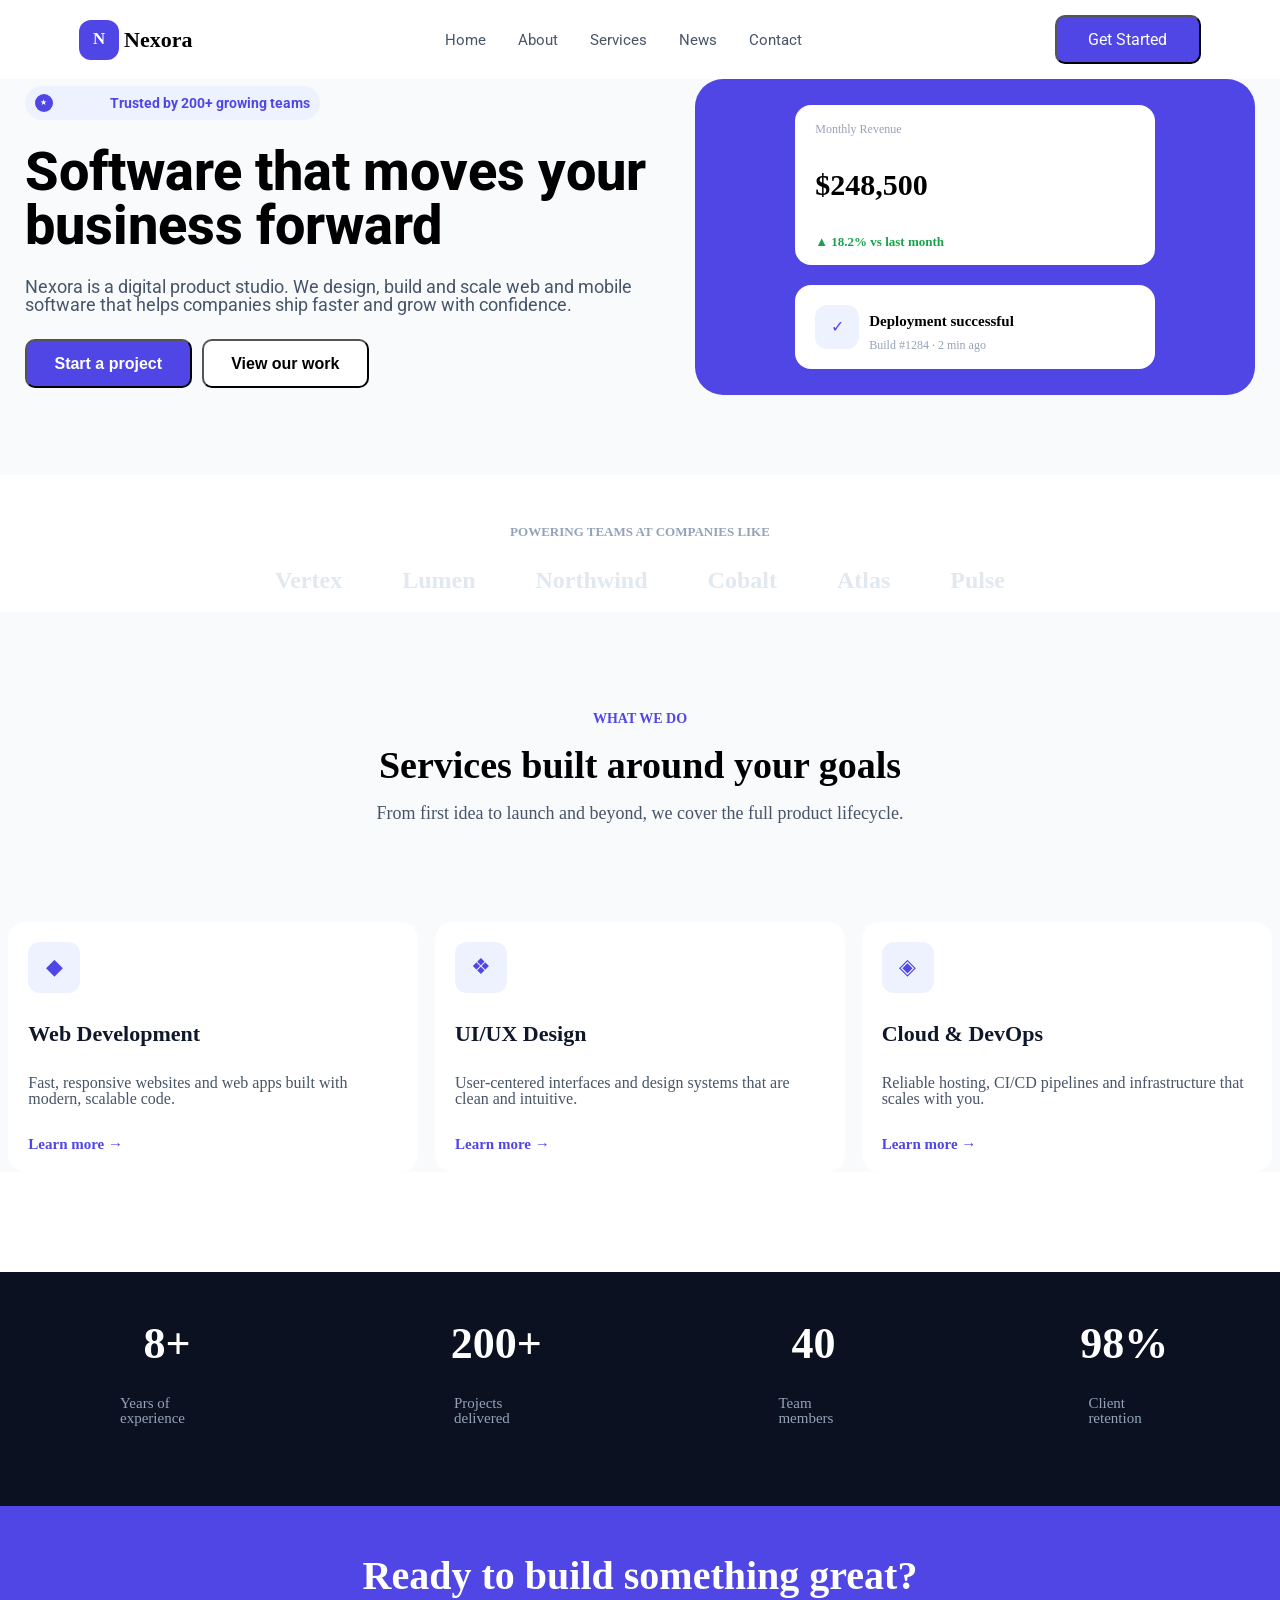
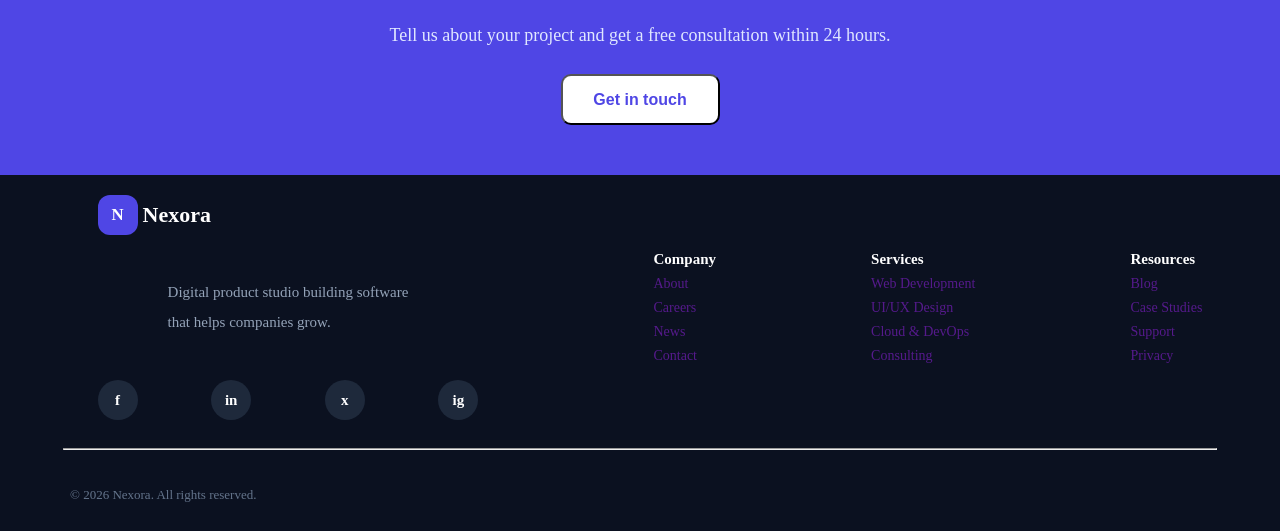
==== index.html @ d4d2388f "about" ====
<!DOCTYPE html>
<html lang="en">
<head>
    <meta charset="UTF-8">
    <meta name="viewport" content="width=device-width, initial-scale=1.0">
    <title>Document</title>
    <link rel="preconnect" href="https://fonts.googleapis.com">
<link rel="preconnect" href="https://fonts.gstatic.com" crossorigin>
<link href="https://fonts.googleapis.com/css2?family=Inter:ital,opsz,wght@0,14..32,100..900;1,14..32,100..900&family=Roboto:ital,wght@0,100..900;1,100..900&display=swap" rel="stylesheet">
    <link rel="stylesheet" href="css/style.css">
</head>
<body class="index">
    <header>
        <div class="h_logo">
            <div class="logo">N</div>
            <div class="l_text">Nexora</div>
        </div>
        <nav>
            <ul>
               <li><a href="#">Home</a></li>
               <li><a href="pages/about.html">About</a></li>
               <li><a href="#">Services</a></li>
               <li><a href="#">News</a></li>
               <li><a href="#">Contact</a></li>
            </ul>
        </nav>
        <button> Get Started</button>
    </header>
    <main>
        <section class="sec_1">
            <div class="left">
                <div class="small_text">
                    <div class="logo">★</div>
                    <div><p>Trusted by 200+ growing teams</p></div>
                </div>
                <h1>Software that moves your <br> business forward</h1>
                <p>Nexora is a digital product studio. We design, build and scale
                   web and mobile <br> software that helps companies ship faster and grow with confidence.</p>
                   <div class="btns">
                    <button class="start">Start a project</button>
                    <button class="view">View our work</button>
                   </div>
            </div>
            <div class="right">
                <div class="main">
                    <div class="top">
                        <p class="gray">Monthly Revenue</p>
                        <h3>$248,500</h3>
                        <p class="green">▲ 18.2% vs last month</p>
                    </div>
                    <div class="bottom">
                        <div class="logo">✓</div>
                        <div>
                        <h5>Deployment successful</h5>
                        <p>Build #1284 · 2 min ago</p>
                        </div>
                    </div>
                </div>
            </div>
        </section>
        <section class="sec_2">
            <p>POWERING TEAMS AT COMPANIES LIKE</p>
            <nav>
                <ul>
                    <li><a href="#">Vertex</a></li>
                    <li><a href="#">Lumen</a></li>
                    <li><a href="#">Northwind</a></li>
                    <li><a href="#">Cobalt</a></li>
                    <li><a href="#">Atlas</a></li>
                    <li><a href="#">Pulse</a></li>
                </ul>
            </nav>
        </section>
        <section class="sec_3">
            <div class="text">
                <h5>WHAT WE DO</h5>
                <h3>Services built around your goals</h3>
                <p>From first idea to launch and beyond, we cover the full product lifecycle.</p>
            </div>
            <div class="cards">
                <div class="card">
                    <div class="logo">◆</div>
                    <h4>Web Development</h4>
                    <p>Fast, responsive websites and web apps built
                         with modern, scalable code.</p>
                    <a href="#">Learn more →</a>
                </div>
                <div class="card">
                    <div class="logo">❖</div>
                    <h4>UI/UX Design</h4>
                    <p>User-centered interfaces and design systems 
                         that are clean and intuitive.</p>
                    <a href="#">Learn more →</a>
                </div>
                <div class="card">
                    <div class="logo">◈</div>
                    <h4>Cloud & DevOps</h4>
                    <p>Reliable hosting, CI/CD pipelines and 
                        infrastructure that scales with you.</p>
                    <a href="#">Learn more →</a>
                </div>
            </div>
        </section>
    </main>
            <footer>
            <section class="sec_1">
                <div>
                    <h3>8+</h3>
                    <p>Years of experience</p>
                </div>
                <div>
                    <h3>200+</h3>
                    <p>Projects delivered</p>
                </div>
                <div>
                    <h3>40</h3>
                    <p>Team members</p>
                </div>
                <div>
                    <h3>98%</h3>
                    <p>Client retention</p>
                </div>
            </section>
            <section class="sec_2">
                <h1>Ready to build something great?</h1>
                <p>Tell us about your project and get a free consultation within 24 hours.</p>
                <button>Get in touch</button>
            </section>
            <section class="sec_3">
                <div class="footer_1">
                    <div class="f_logo">
                        <div class="logo">N</div>
                        <div class="text">Nexora</div>
                    </div>
                    <p>Digital product studio building software <br> <br>
                         that helps companies grow.</p>
                    <div class="icons">
                        <div class="icon">f</div>
                        <div class="icon">in</div>
                        <div class="icon">x</div>
                        <div class="icon">ig</div>
                    </div>
                </div>
                <div class="contact">
                    <h4>Company</h4>
                    <ul>
                        <li><a href="">About</a></li>
                        <li><a href="">Careers</a></li>
                        <li><a href="">News</a></li>
                        <li><a href="">Contact</a></li>
                    </ul>
                </div>
                <div class="contact">
                    <h4>Services</h4>
                    <ul>
                        <li><a href="">Web Development</a></li>
                        <li><a href="">UI/UX Design</a></li>
                        <li><a href="">Cloud & DevOps</a></li>
                        <li><a href="">Consulting</a></li>
                    </ul>
                </div>
                <div class="contact">
                    <h4>Resources</h4>
                    <ul>
                        <li><a href="">Blog</a></li>
                        <li><a href="">Case Studies</a></li>
                        <li><a href="">Support</a></li>
                        <li><a href="">Privacy</a></li>
                    </ul>
                </div>
            </section>
            <div>
            <hr>
            <p>© 2026 Nexora. All rights reserved.</p>
            </div>
        </footer>
</body>
</html>
---- css/style.css ----
/* http://meyerweb.com/eric/tools/css/reset/ 
   v2.0 | 20110126
   License: none (public domain)
*/
html, body, div, span, applet, object, iframe,
h1, h2, h3, h4, h5, h6, p, blockquote, pre,
a, abbr, acronym, address, big, cite, code,
del, dfn, em, img, ins, kbd, q, s, samp,
small, strike, strong, sub, sup, tt, var,
b, u, i, center,
dl, dt, dd, ol, ul, li,
fieldset, form, label, legend,
table, caption, tbody, tfoot, thead, tr, th, td,
article, aside, canvas, details, embed,
figure, figcaption, footer, header, hgroup,
menu, nav, output, ruby, section, summary,
time, mark, audio, video {
  margin: 0;
  padding: 0;
  border: 0;
  font-size: 100%;
  font: inherit;
  vertical-align: baseline;
}

/* HTML5 display-role reset for older browsers */
article, aside, details, figcaption, figure,
footer, header, hgroup, menu, nav, section {
  display: block;
}

body {
  line-height: 1;
}

ol, ul {
  list-style: none;
}

blockquote, q {
  quotes: none;
}

blockquote:before, blockquote:after,
q:before, q:after {
  content: "";
  content: none;
}

table {
  border-collapse: collapse;
  border-spacing: 0;
}

a {
  text-decoration: none;
}

body.about header div.h_logo div.logo, body.index header div.h_logo div.logo, body.index main section.sec_1 div.left div.small_text div.logo, body.index main section.sec_1 div.right div.bottom div.logo, body.index footer section.sec_3 div.footer_1 .f_logo div.logo, body.index footer section.sec_3 div.footer_1 div.icons div.icon {
  display: flex;
  justify-content: center;
  align-items: center;
}

body.index {
  margin: 0 auto;
}
body.index header {
  margin: 0 auto;
  box-sizing: border-box;
  max-width: 1400px;
  width: 90%;
  display: flex;
  justify-content: space-between;
  align-items: center;
  padding: 15px;
}
body.index header div.h_logo {
  display: flex;
  align-items: center;
  font-size: 22px;
  font-weight: 800;
  gap: 5px;
}
body.index header div.h_logo div.logo {
  height: 40px;
  width: 40px;
  background-color: #4F46E5;
  border-radius: 12px;
  color: white;
  font-size: 16.8px;
  font-weight: 700;
}
body.index header nav ul {
  display: flex;
  gap: 32px;
}
body.index header nav ul a {
  font-family: "Roboto", sans-serif;
  font-size: 15px;
  color: #475569;
}
body.index header button {
  width: 146px;
  height: 49px;
  background-color: #4F46E5;
  color: white;
  border-radius: 10px;
  font-family: "Roboto", sans-serif;
  font-size: 16px;
}
body.index main {
  background-color: #F8FAFC;
}
body.index main section.sec_1 {
  display: flex;
  justify-content: space-around;
  align-items: center;
}
body.index main section.sec_1 div.left {
  display: flex;
  flex-direction: column;
  gap: 25px;
}
body.index main section.sec_1 div.left div.small_text {
  height: 34px;
  width: 275px;
  background-color: #EEF2FF;
  border-radius: 100px;
  display: flex;
  align-items: center;
  justify-content: space-between;
  padding: 0px 10px;
}
body.index main section.sec_1 div.left div.small_text p {
  color: #4F46E5;
  font-size: 14px;
  font-weight: 700;
}
body.index main section.sec_1 div.left div.small_text div.logo {
  height: 18px;
  width: 18px;
  background-color: #4F46E5;
  border-radius: 50%;
  font-size: 7.56px;
  color: white;
}
body.index main section.sec_1 div.left h1 {
  font-size: 54px;
  font-family: "Roboto", sans-serif;
  font-weight: 800;
}
body.index main section.sec_1 div.left p {
  font-family: "Roboto", sans-serif;
  color: #475569;
  font-size: 18px;
  font-weight: 400;
}
body.index main section.sec_1 div.left div.btns {
  display: flex;
  align-items: center;
  gap: 10px;
}
body.index main section.sec_1 div.left div.btns .start {
  height: 49px;
  width: 167px;
  border-radius: 10px;
  font-size: 16px;
  font-weight: 600;
  color: white;
  background-color: #4F46E5;
}
body.index main section.sec_1 div.left div.btns .view {
  height: 49px;
  width: 167px;
  border-radius: 10px;
  font-size: 16px;
  font-weight: 600;
  background-color: white;
  color: black;
}
body.index main section.sec_1 div.right {
  height: 316px;
  width: 560px;
  background-color: #4F46E5;
  border-radius: 28px;
  display: flex;
  flex-direction: column;
  justify-content: center;
  align-items: center;
}
body.index main section.sec_1 div.right div.top {
  height: 160px;
  width: 340px;
  background-color: white;
  border-radius: 16px;
  margin-bottom: 20px;
  display: flex;
  flex-direction: column;
  justify-content: space-around;
  padding-left: 20px;
}
body.index main section.sec_1 div.right div.top p.gray {
  font-size: 12px;
  color: #94A3B8;
  font-weight: 400;
}
body.index main section.sec_1 div.right div.top h3 {
  font-size: 30px;
  font-weight: 800;
}
body.index main section.sec_1 div.right div.top p.green {
  font-size: 13px;
  font-weight: 600;
  color: #16A34A;
}
body.index main section.sec_1 div.right div.bottom {
  height: 84px;
  width: 340px;
  background-color: white;
  border-radius: 16px;
  padding-left: 20px;
  display: flex;
  align-items: center;
  gap: 10px;
}
body.index main section.sec_1 div.right div.bottom div.logo {
  height: 44px;
  width: 44px;
  border-radius: 12px;
  background-color: #EEF2FF;
  color: #4F46E5;
}
body.index main section.sec_1 div.right div h5 {
  font-size: 15px;
  font-weight: 600;
  padding: 10px 0px;
}
body.index main section.sec_1 div.right div p {
  font-size: 12px;
  color: #94A3B8;
  font-weight: 400;
}
body.index main section.sec_2 {
  margin-top: 80px;
  padding: 20px;
  background-color: white;
  display: flex;
  flex-direction: column;
  justify-content: center;
  align-items: center;
}
body.index main section.sec_2 p {
  font-size: 13px;
  font-weight: 700;
  color: #94A3B8;
  padding: 30px;
}
body.index main section.sec_2 nav ul {
  display: flex;
  justify-content: center;
  align-items: center;
  gap: 60px;
}
body.index main section.sec_2 nav ul a {
  font-size: 24px;
  font-weight: 700;
  color: #E2E8F0;
}
body.index main section.sec_3 div.text {
  display: flex;
  flex-direction: column;
  justify-content: center;
  align-items: center;
  gap: 20px;
  padding: 100px;
}
body.index main section.sec_3 div.text h5 {
  font-size: 14px;
  font-weight: 700;
  color: #4F46E5;
}
body.index main section.sec_3 div.text h3 {
  font-size: 38px;
  font-weight: 800;
  color: black;
}
body.index main section.sec_3 div.text p {
  font-size: 18px;
  font-weight: 400;
  color: #475569;
}
body.index main section.sec_3 div.cards {
  display: flex;
  justify-content: space-around;
  align-items: center;
}
body.index main section.sec_3 div.cards div.card {
  background-color: white;
  height: 210px;
  width: 370px;
  display: flex;
  flex-direction: column;
  border-radius: 18px;
  padding: 20px;
  gap: 30px;
}
body.index main section.sec_3 div.cards div.card div.logo {
  background-color: #EEF2FF;
  width: 52px;
  height: 52px;
  border-radius: 12px;
  color: #4F46E5;
  font-size: 21.8px;
  display: flex;
  justify-content: center;
  align-items: center;
}
body.index main section.sec_3 div.cards div.card h4 {
  font-size: 22px;
  font-weight: 700;
  color: #0F172A;
}
body.index main section.sec_3 div.cards div.card p {
  font-size: 16px;
  font-weight: 400;
  color: #475569;
}
body.index main section.sec_3 div.cards div.card a {
  font-size: 15px;
  font-weight: 600;
  color: #4F46E5;
}
body.index footer {
  margin-top: 100px;
  background-color: #0B1120;
}
body.index footer section.sec_1 {
  display: flex;
  justify-content: space-around;
  align-items: center;
  background-color: #0B1120;
}
body.index footer section.sec_1 div {
  display: flex;
  flex-direction: column;
  justify-content: center;
  align-items: center;
  padding: 50px;
}
body.index footer section.sec_1 div h3 {
  font-size: 44px;
  font-weight: 800;
  color: #FFFFFF;
}
body.index footer section.sec_1 div p {
  font-size: 15px;
  font-weight: 400;
  color: #94A3B8;
}
body.index footer section.sec_2 {
  background-color: #4F46E5;
  display: flex;
  flex-direction: column;
  justify-content: center;
  align-items: center;
  padding: 50px;
  gap: 30px;
}
body.index footer section.sec_2 h1 {
  font-size: 40px;
  font-weight: 800;
  color: white;
}
body.index footer section.sec_2 p {
  font-size: 18px;
  font-weight: 400;
  color: #E0E7FF;
}
body.index footer section.sec_2 button {
  height: 51px;
  width: 159px;
  border-radius: 10px;
  background-color: white;
  color: #4F46E5;
  font-size: 16px;
  font-weight: 700;
}
body.index footer section.sec_3 {
  display: flex;
  justify-content: space-around;
  align-items: center;
  background-color: #0B1120;
}
body.index footer section.sec_3 div.footer_1 {
  display: flex;
  flex-direction: column;
  padding: 20px;
  gap: 20px;
}
body.index footer section.sec_3 div.footer_1 .f_logo {
  display: flex;
  align-items: center;
  font-size: 22px;
  font-weight: 800;
  gap: 5px;
}
body.index footer section.sec_3 div.footer_1 .f_logo div.logo {
  height: 40px;
  width: 40px;
  background-color: #4F46E5;
  border-radius: 12px;
  color: white;
  font-size: 16.8px;
  font-weight: 700;
}
body.index footer section.sec_3 div.footer_1 .f_logo .text {
  font-size: 22px;
  font-weight: 800;
  color: white;
}
body.index footer section.sec_3 div.footer_1 p {
  font-size: 15px;
  font-weight: 400;
  color: #94A3B8;
}
body.index footer section.sec_3 div.footer_1 div.icons {
  display: flex;
  justify-content: space-between;
}
body.index footer section.sec_3 div.footer_1 div.icons div.icon {
  height: 40px;
  width: 40px;
  border-radius: 50%;
  background-color: #1E293B;
  color: white;
  font-size: 15px;
  font-weight: 700;
}
body.index footer section.sec_3 div.contact h4 {
  font-size: 15px;
  font-weight: 700;
  color: white;
  margin-bottom: 10px;
}
body.index footer section.sec_3 div.contact ul {
  display: flex;
  flex-direction: column;
  justify-content: center;
  gap: 10px;
}
body.index footer section.sec_3 div.contact ul li {
  font-size: 14px;
  font-weight: 400;
  color: #94A3B8;
}
body.index footer div hr {
  width: 90%;
  background-color: #1E293B;
}
body.index footer div p {
  font-size: 13px;
  font-weight: 400;
  color: #64748B;
  padding: 30px 70px;
}

body.about {
  margin: 0 auto;
}
body.about header {
  margin: 0 auto;
  box-sizing: border-box;
  max-width: 1400px;
  width: 90%;
  display: flex;
  justify-content: space-between;
  align-items: center;
  padding: 15px;
}
body.about header div.h_logo {
  display: flex;
  align-items: center;
  font-size: 22px;
  font-weight: 800;
  gap: 5px;
}
body.about header div.h_logo div.logo {
  height: 40px;
  width: 40px;
  background-color: #4F46E5;
  border-radius: 12px;
  color: white;
  font-size: 16.8px;
  font-weight: 700;
}
body.about header nav ul {
  display: flex;
  gap: 32px;
}
body.about header nav ul a {
  font-family: "Roboto", sans-serif;
  font-size: 15px;
  color: #475569;
}
body.about header button {
  width: 146px;
  height: 49px;
  background-color: #4F46E5;
  color: white;
  border-radius: 10px;
  font-family: "Roboto", sans-serif;
  font-size: 16px;
}
body.about main {
  background-color: #F8FAFC;
}
body.about main section.sec_1 div.text {
  display: flex;
  flex-direction: column;
  justify-content: center;
  align-items: center;
  gap: 20px;
  padding: 100px;
}
body.about main section.sec_1 div.text h5 {
  font-size: 15px;
  font-weight: 700;
  color: #4F46E5;
}
body.about main section.sec_1 div.text h1 {
  font-size: 38px;
  font-weight: 800;
  color: black;
}
body.about main section.sec_1 div.text p {
  font-size: 18px;
  font-weight: 400;
  color: #475569;
}
body.about main section.sec_2 {
  background-color: white;
  display: flex;
  justify-content: space-around;
  align-items: center;
  padding: 80px;
}
body.about main section.sec_2 div.left {
  display: flex;
  flex-direction: column;
  justify-content: center;
  width: 50%;
  gap: 30px;
}
body.about main section.sec_2 div.left h5 {
  font-size: 14px;
  font-weight: 700;
  color: #4F46E5;
}
body.about main section.sec_2 div.left h2 {
  font-size: 34px;
  font-weight: 800;
  color: #0F172A;
}
body.about main section.sec_2 div.left p {
  font-size: 17px;
  font-weight: 400;
  color: #475569;
  line-height: 28px;
}
body.about main section.sec_2 div.right {
  height: 400px;
  width: 540px;
  border-radius: 24px;
  background-color: #4F46E5;
}
body.about main section.sec_3 div.text {
  display: flex;
  flex-direction: column;
  justify-content: center;
  align-items: center;
  gap: 20px;
  padding: 100px;
}
body.about main section.sec_3 div.text h5 {
  font-size: 14px;
  font-weight: 700;
  color: #4F46E5;
}
body.about main section.sec_3 div.text h3 {
  font-size: 38px;
  font-weight: 800;
  color: black;
}
body.about main section.sec_3 div.text p {
  font-size: 18px;
  font-weight: 400;
  color: #475569;
}
body.about main section.sec_3 div.cards {
  display: flex;
  justify-content: space-around;
  align-items: center;
}
body.about main section.sec_3 div.cards div.card {
  background-color: white;
  height: 180px;
  width: 250px;
  display: flex;
  flex-direction: column;
  border-radius: 18px;
  padding: 20px;
  gap: 30px;
}
body.about main section.sec_3 div.cards div.card div.logo {
  background-color: #EEF2FF;
  width: 52px;
  height: 52px;
  border-radius: 12px;
  color: #4F46E5;
  font-size: 21.8px;
  display: flex;
  justify-content: center;
  align-items: center;
}
body.about main section.sec_3 div.cards div.card h4 {
  font-size: 22px;
  font-weight: 700;
  color: #0F172A;
}
body.about main section.sec_3 div.cards div.card p {
  font-size: 16px;
  font-weight: 400;
  color: #475569;
}
body.about main section.sec_3 div.cards div.card a {
  font-size: 15px;
  font-weight: 600;
  color: #4F46E5;
}
body.about main section.sec_4 div.text {
  display: flex;
  flex-direction: column;
  justify-content: center;
  align-items: center;
  gap: 20px;
  padding: 100px;
}
body.about main section.sec_4 div.text h5 {
  font-size: 14px;
  font-weight: 700;
  color: #4F46E5;
}
body.about main section.sec_4 div.text h3 {
  font-size: 38px;
  font-weight: 800;
  color: black;
}
body.about main section.sec_4 div.cards {
  display: flex;
  justify-content: space-around;
  align-items: center;
}
body.about main section.sec_4 div.cards div.card {
  background-color: white;
  height: 210px;
  width: 370px;
  display: flex;
  flex-direction: column;
  border-radius: 18px;
  padding: 20px;
  gap: 30px;
}
body.about main section.sec_4 div.cards div.card div.logo {
  background-color: #EEF2FF;
  width: 52px;
  height: 52px;
  border-radius: 12px;
  color: #4F46E5;
  font-size: 21.8px;
  display: flex;
  justify-content: center;
  align-items: center;
}
body.about main section.sec_4 div.cards div.card h4 {
  font-size: 22px;
  font-weight: 700;
  color: #0F172A;
}
body.about main section.sec_4 div.cards div.card p {
  font-size: 16px;
  font-weight: 400;
  color: #475569;
}
body.about main section.sec_4 div.cards div.card a {
  font-size: 15px;
  font-weight: 600;
  color: #4F46E5;
}/*# sourceMappingURL=style.css.map */
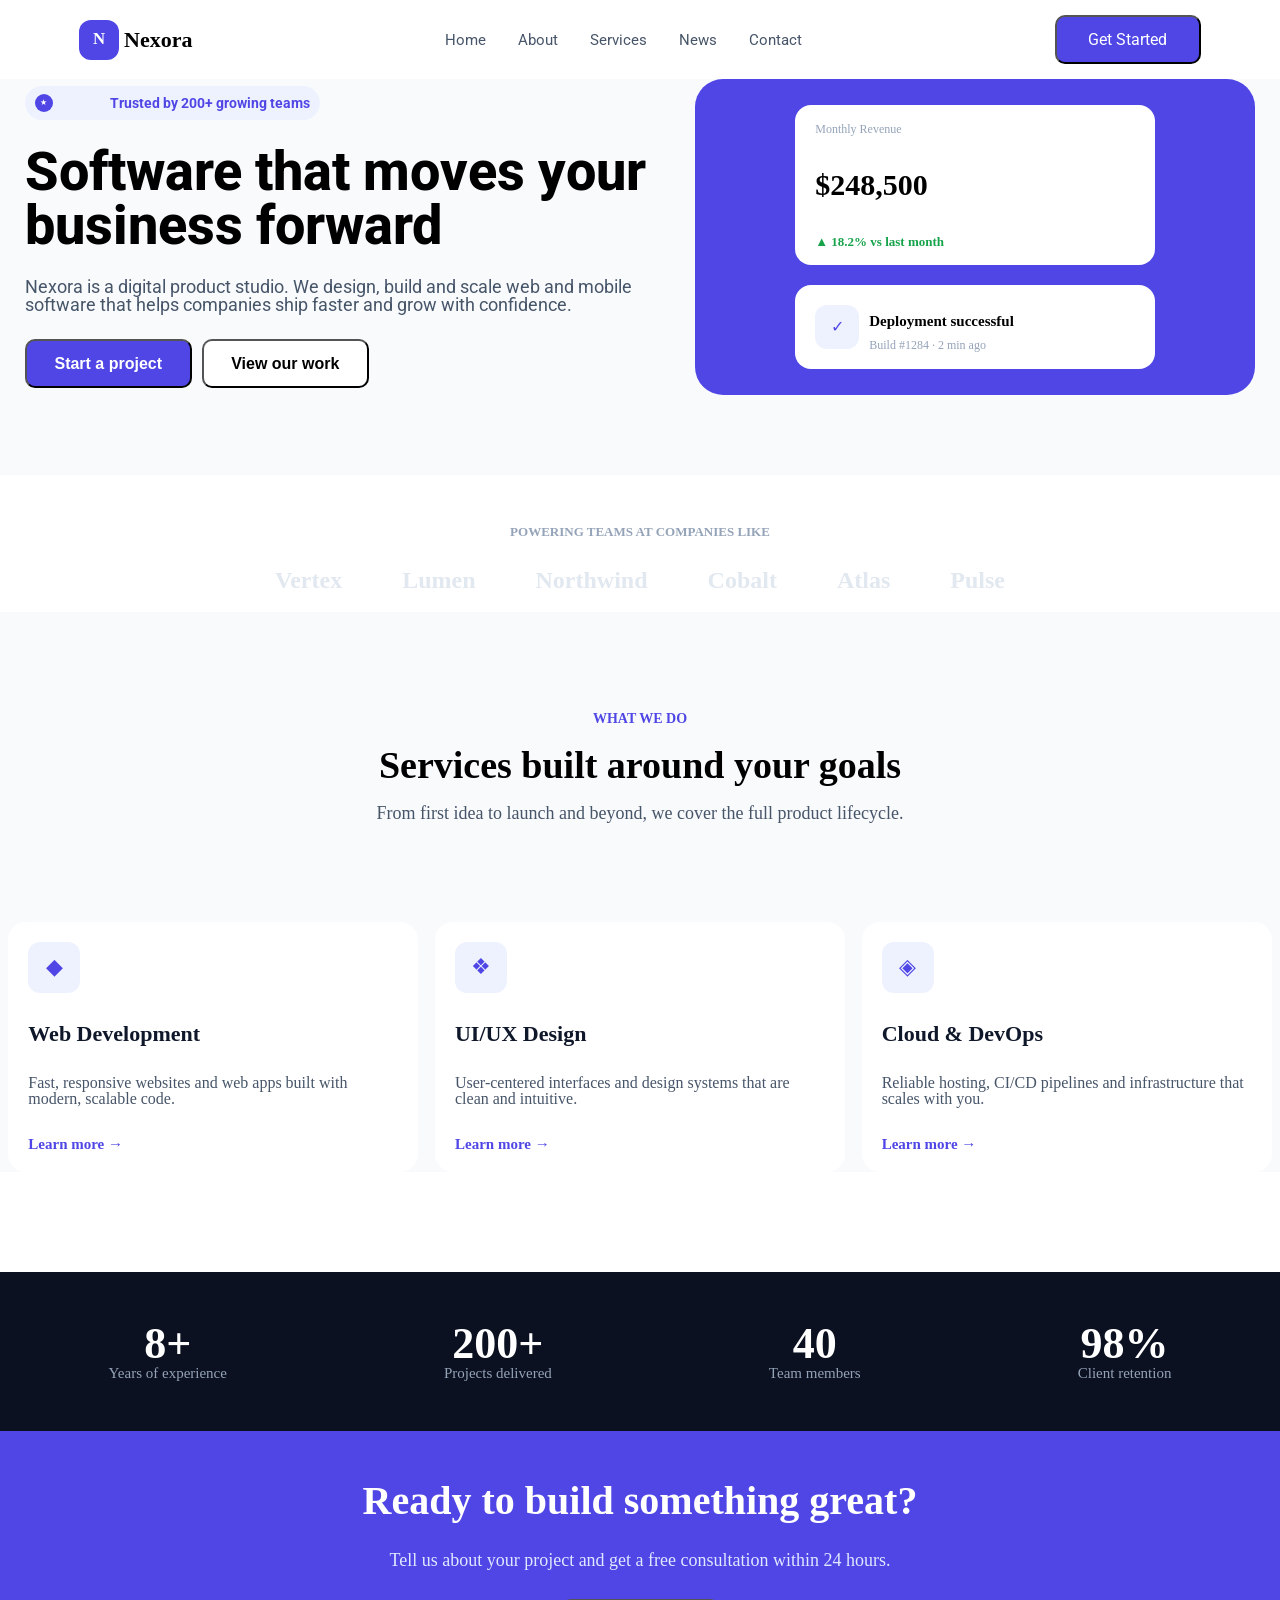
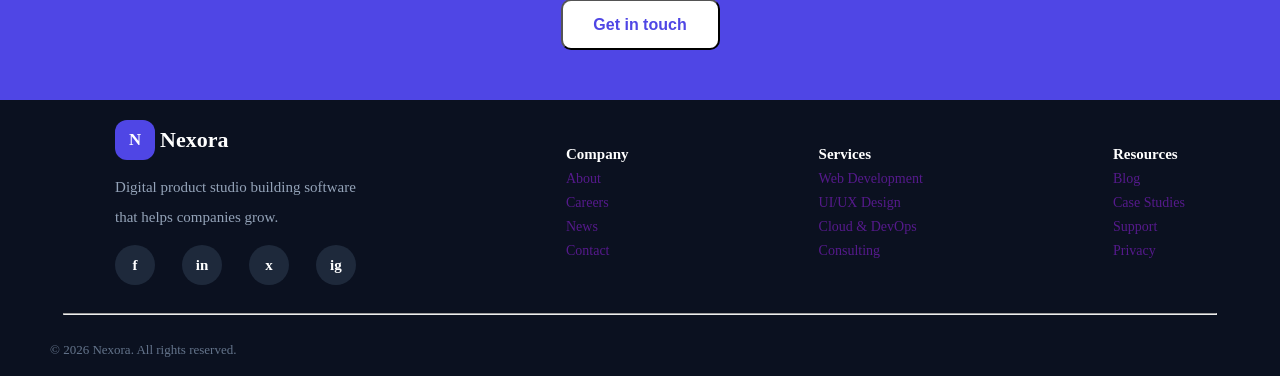
==== commit 458285d0: "services" ====
--- a/index.html
+++ b/index.html
@@ -19,9 +19,9 @@
             <ul>
                <li><a href="#">Home</a></li>
                <li><a href="pages/about.html">About</a></li>
-               <li><a href="#">Services</a></li>
-               <li><a href="#">News</a></li>
-               <li><a href="#">Contact</a></li>
+               <li><a href="pages/services.html">Services</a></li>
+               <li><a href="pages/news.html">News</a></li>
+               <li><a href="pages/contact.html">Contact</a></li>
             </ul>
         </nav>
         <button> Get Started</button>
@@ -171,7 +171,7 @@
             </section>
             <div>
             <hr>
-            <p>© 2026 Nexora. All rights reserved.</p>
+            <p class="footer_p">© 2026 Nexora. All rights reserved.</p>
             </div>
         </footer>
 </body>
--- a/css/style.css
+++ b/css/style.css
@@ -56,7 +56,7 @@
   text-decoration: none;
 }
 
-body.about header div.h_logo div.logo, body.index header div.h_logo div.logo, body.index main section.sec_1 div.left div.small_text div.logo, body.index main section.sec_1 div.right div.bottom div.logo, body.index footer section.sec_3 div.footer_1 .f_logo div.logo, body.index footer section.sec_3 div.footer_1 div.icons div.icon {
+body.services header div.h_logo div.logo, body.services main section.sec_3 div.cards div.card div.logo, body.services footer section.sec_2 div.footer_1 .f_logo div.logo, body.services footer section.sec_2 div.footer_1 div.icons div.icon, body.about header div.h_logo div.logo, body.about main section.sec_4 div.cards div.card .icons div, body.about footer section.sec_1 div.right div, body.about footer section.sec_2 div.footer_1 .f_logo div.logo, body.about footer section.sec_2 div.footer_1 div.icons div.icon, body.index header div.h_logo div.logo, body.index main section.sec_1 div.left div.small_text div.logo, body.index main section.sec_1 div.right div.bottom div.logo, body.index footer section.sec_3 div.footer_1 .f_logo div.logo, body.index footer section.sec_3 div.footer_1 div.icons div.icon {
   display: flex;
   justify-content: center;
   align-items: center;
@@ -458,11 +458,11 @@
   width: 90%;
   background-color: #1E293B;
 }
-body.index footer div p {
+body.index footer div p.footer_p {
   font-size: 13px;
   font-weight: 400;
   color: #64748B;
-  padding: 30px 70px;
+  padding: 20px 50px;
 }
 
 body.about {
@@ -574,6 +574,9 @@
   border-radius: 24px;
   background-color: #4F46E5;
 }
+body.about main section.sec_3 {
+  padding: 50px;
+}
 body.about main section.sec_3 div.text {
   display: flex;
   flex-direction: column;
@@ -638,6 +641,10 @@
   font-weight: 600;
   color: #4F46E5;
 }
+body.about main section.sec_4 {
+  padding: 50px;
+  background-color: white;
+}
 body.about main section.sec_4 div.text {
   display: flex;
   flex-direction: column;
@@ -662,16 +669,280 @@
   align-items: center;
 }
 body.about main section.sec_4 div.cards div.card {
+  background-color: #F8FAFC;
+  height: 310px;
+  width: 370px;
+  display: flex;
+  justify-content: center;
+  align-items: center;
+  flex-direction: column;
+  border-radius: 18px;
+  padding: 20px;
+  gap: 20px;
+  text-align: center;
+}
+body.about main section.sec_4 div.cards div.card div.logo {
+  background-color: #4F46E5;
+  width: 120px;
+  height: 120px;
+  border-radius: 50%;
+  color: white;
+  font-size: 40px;
+  display: flex;
+  justify-content: center;
+  align-items: center;
+}
+body.about main section.sec_4 div.cards div.card h4 {
+  font-size: 22px;
+  font-weight: 700;
+  color: #0F172A;
+}
+body.about main section.sec_4 div.cards div.card h6 {
+  font-size: 14px;
+  font-weight: 600;
+  color: #4F46E5;
+}
+body.about main section.sec_4 div.cards div.card p {
+  font-size: 16px;
+  font-weight: 400;
+  color: #475569;
+}
+body.about main section.sec_4 div.cards div.card .icons {
+  display: flex;
+  gap: 10px;
+}
+body.about main section.sec_4 div.cards div.card .icons div {
+  width: 34px;
+  height: 34px;
+  border-radius: 50%;
+  background-color: #EEF2FF;
+  color: #4F46E5;
+  font-size: 13px;
+  font-weight: 700;
+}
+body.about footer {
+  background-color: #0B1120;
+}
+body.about footer section.sec_1 {
+  display: flex;
+  justify-content: space-around;
+  align-items: center;
+}
+body.about footer section.sec_1 div.left {
+  display: flex;
+  flex-direction: column;
+  justify-content: center;
+  gap: 20px;
+  padding: 80px 20px;
+}
+body.about footer section.sec_1 div.left h3 {
+  font-size: 42px;
+  font-weight: 800;
+  color: white;
+}
+body.about footer section.sec_1 div.left p {
+  font-size: 17px;
+  font-weight: 400;
+  color: #CBD5E1;
+  line-height: 30px;
+}
+body.about footer section.sec_1 div.right {
+  display: flex;
+  justify-content: space-between;
+  align-items: center;
+  gap: 20px;
+}
+body.about footer section.sec_1 div.right div {
+  height: 106px;
+  width: 196px;
+  background-color: #1E293B;
+  border-radius: 24px;
+  flex-direction: column;
+}
+body.about footer section.sec_1 div.right div h3 {
+  font-size: 30px;
+  font-weight: 800;
+  color: white;
+}
+body.about footer section.sec_1 div.right div p {
+  font-size: 13px;
+  font-weight: 400;
+  color: #94A3B8;
+}
+body.about footer section.sec_2 {
+  display: flex;
+  justify-content: space-around;
+  align-items: center;
+  background-color: #0B1120;
+}
+body.about footer section.sec_2 div.footer_1 {
+  display: flex;
+  flex-direction: column;
+  padding: 20px;
+  gap: 20px;
+}
+body.about footer section.sec_2 div.footer_1 .f_logo {
+  display: flex;
+  align-items: center;
+  font-size: 22px;
+  font-weight: 800;
+  gap: 5px;
+}
+body.about footer section.sec_2 div.footer_1 .f_logo div.logo {
+  height: 40px;
+  width: 40px;
+  background-color: #4F46E5;
+  border-radius: 12px;
+  color: white;
+  font-size: 16.8px;
+  font-weight: 700;
+}
+body.about footer section.sec_2 div.footer_1 .f_logo .text {
+  font-size: 22px;
+  font-weight: 800;
+  color: white;
+}
+body.about footer section.sec_2 div.footer_1 p {
+  font-size: 15px;
+  font-weight: 400;
+  color: #94A3B8;
+}
+body.about footer section.sec_2 div.footer_1 div.icons {
+  display: flex;
+  justify-content: space-between;
+}
+body.about footer section.sec_2 div.footer_1 div.icons div.icon {
+  height: 40px;
+  width: 40px;
+  border-radius: 50%;
+  background-color: #1E293B;
+  color: white;
+  font-size: 15px;
+  font-weight: 700;
+}
+body.about footer section.sec_2 div.contact h4 {
+  font-size: 15px;
+  font-weight: 700;
+  color: white;
+  margin-bottom: 10px;
+}
+body.about footer section.sec_2 div.contact ul {
+  display: flex;
+  flex-direction: column;
+  justify-content: center;
+  gap: 10px;
+}
+body.about footer section.sec_2 div.contact ul li {
+  font-size: 14px;
+  font-weight: 400;
+  color: #94A3B8;
+}
+body.about footer div hr {
+  width: 90%;
+  background-color: #1E293B;
+}
+body.about footer div p.footer_p {
+  font-size: 13px;
+  font-weight: 400;
+  color: #64748B;
+  padding: 30px 80px;
+}
+
+body.services {
+  margin: 0 auto;
+}
+body.services header {
+  margin: 0 auto;
+  box-sizing: border-box;
+  max-width: 1400px;
+  width: 90%;
+  display: flex;
+  justify-content: space-between;
+  align-items: center;
+  padding: 15px;
+}
+body.services header div.h_logo {
+  display: flex;
+  align-items: center;
+  font-size: 22px;
+  font-weight: 800;
+  gap: 5px;
+}
+body.services header div.h_logo div.logo {
+  height: 40px;
+  width: 40px;
+  background-color: #4F46E5;
+  border-radius: 12px;
+  color: white;
+  font-size: 16.8px;
+  font-weight: 700;
+}
+body.services header nav ul {
+  display: flex;
+  gap: 32px;
+}
+body.services header nav ul a {
+  font-family: "Roboto", sans-serif;
+  font-size: 15px;
+  color: #475569;
+}
+body.services header button {
+  width: 146px;
+  height: 49px;
+  background-color: #4F46E5;
+  color: white;
+  border-radius: 10px;
+  font-family: "Roboto", sans-serif;
+  font-size: 16px;
+}
+body.services main {
+  background-color: #F8FAFC;
+}
+body.services main section.sec_1 div.text {
+  display: flex;
+  flex-direction: column;
+  justify-content: center;
+  align-items: center;
+  gap: 20px;
+  padding: 100px;
+}
+body.services main section.sec_1 div.text h5 {
+  font-size: 15px;
+  font-weight: 700;
+  color: #4F46E5;
+}
+body.services main section.sec_1 div.text h1 {
+  font-size: 38px;
+  font-weight: 800;
+  color: black;
+}
+body.services main section.sec_1 div.text p {
+  font-size: 18px;
+  font-weight: 400;
+  color: #475569;
+}
+body.services main section.sec_2 {
+  padding: 60px;
   background-color: white;
+}
+body.services main section.sec_2 div.cards {
+  display: flex;
+  flex-wrap: wrap;
+  justify-content: space-around;
+  align-items: center;
+  gap: 30px;
+}
+body.services main section.sec_2 div.cards div.card {
+  background-color: #F8FAFC;
   height: 210px;
-  width: 370px;
+  width: 350px;
   display: flex;
   flex-direction: column;
   border-radius: 18px;
   padding: 20px;
   gap: 30px;
 }
-body.about main section.sec_4 div.cards div.card div.logo {
+body.services main section.sec_2 div.cards div.card div.logo {
   background-color: #EEF2FF;
   width: 52px;
   height: 52px;
@@ -682,18 +953,192 @@
   justify-content: center;
   align-items: center;
 }
-body.about main section.sec_4 div.cards div.card h4 {
+body.services main section.sec_2 div.cards div.card h4 {
   font-size: 22px;
   font-weight: 700;
   color: #0F172A;
 }
-body.about main section.sec_4 div.cards div.card p {
+body.services main section.sec_2 div.cards div.card p {
   font-size: 16px;
   font-weight: 400;
   color: #475569;
 }
-body.about main section.sec_4 div.cards div.card a {
+body.services main section.sec_2 div.cards div.card a {
   font-size: 15px;
   font-weight: 600;
   color: #4F46E5;
+}
+body.services main section.sec_3 {
+  padding: 50px;
+}
+body.services main section.sec_3 div.text {
+  display: flex;
+  flex-direction: column;
+  justify-content: center;
+  align-items: center;
+  gap: 20px;
+  padding: 100px;
+}
+body.services main section.sec_3 div.text h5 {
+  font-size: 14px;
+  font-weight: 700;
+  color: #4F46E5;
+}
+body.services main section.sec_3 div.text h3 {
+  font-size: 38px;
+  font-weight: 800;
+  color: black;
+}
+body.services main section.sec_3 div.text p {
+  font-size: 18px;
+  font-weight: 400;
+  color: #475569;
+}
+body.services main section.sec_3 div.cards {
+  display: flex;
+  justify-content: space-around;
+  align-items: center;
+}
+body.services main section.sec_3 div.cards div.card {
+  background-color: white;
+  height: 180px;
+  width: 250px;
+  display: flex;
+  flex-direction: column;
+  border-radius: 18px;
+  padding: 20px;
+  gap: 30px;
+}
+body.services main section.sec_3 div.cards div.card div.logo {
+  background-color: #4F46E5;
+  width: 52px;
+  height: 52px;
+  border-radius: 12px;
+  color: white;
+  font-size: 21.8px;
+  font-weight: 700;
+}
+body.services main section.sec_3 div.cards div.card h4 {
+  font-size: 22px;
+  font-weight: 700;
+  color: #0F172A;
+}
+body.services main section.sec_3 div.cards div.card p {
+  font-size: 16px;
+  font-weight: 400;
+  color: #475569;
+}
+body.services main section.sec_3 div.cards div.card a {
+  font-size: 15px;
+  font-weight: 600;
+  color: #4F46E5;
+}
+body.services footer {
+  background-color: #0B1120;
+}
+body.services footer section.sec_1 {
+  background-color: #4F46E5;
+  display: flex;
+  flex-direction: column;
+  justify-content: center;
+  align-items: center;
+  padding: 50px;
+  gap: 30px;
+}
+body.services footer section.sec_1 h1 {
+  font-size: 40px;
+  font-weight: 800;
+  color: white;
+}
+body.services footer section.sec_1 p {
+  font-size: 18px;
+  font-weight: 400;
+  color: #E0E7FF;
+}
+body.services footer section.sec_1 button {
+  height: 51px;
+  width: 159px;
+  border-radius: 10px;
+  background-color: white;
+  color: #4F46E5;
+  font-size: 16px;
+  font-weight: 700;
+}
+body.services footer section.sec_2 {
+  display: flex;
+  justify-content: space-around;
+  align-items: center;
+  background-color: #0B1120;
+}
+body.services footer section.sec_2 div.footer_1 {
+  display: flex;
+  flex-direction: column;
+  padding: 20px;
+  gap: 20px;
+}
+body.services footer section.sec_2 div.footer_1 .f_logo {
+  display: flex;
+  align-items: center;
+  font-size: 22px;
+  font-weight: 800;
+  gap: 5px;
+}
+body.services footer section.sec_2 div.footer_1 .f_logo div.logo {
+  height: 40px;
+  width: 40px;
+  background-color: #4F46E5;
+  border-radius: 12px;
+  color: white;
+  font-size: 16.8px;
+  font-weight: 700;
+}
+body.services footer section.sec_2 div.footer_1 .f_logo .text {
+  font-size: 22px;
+  font-weight: 800;
+  color: white;
+}
+body.services footer section.sec_2 div.footer_1 p {
+  font-size: 15px;
+  font-weight: 400;
+  color: #94A3B8;
+}
+body.services footer section.sec_2 div.footer_1 div.icons {
+  display: flex;
+  justify-content: space-between;
+}
+body.services footer section.sec_2 div.footer_1 div.icons div.icon {
+  height: 40px;
+  width: 40px;
+  border-radius: 50%;
+  background-color: #1E293B;
+  color: white;
+  font-size: 15px;
+  font-weight: 700;
+}
+body.services footer section.sec_2 div.contact h4 {
+  font-size: 15px;
+  font-weight: 700;
+  color: white;
+  margin-bottom: 10px;
+}
+body.services footer section.sec_2 div.contact ul {
+  display: flex;
+  flex-direction: column;
+  justify-content: center;
+  gap: 10px;
+}
+body.services footer section.sec_2 div.contact ul li {
+  font-size: 14px;
+  font-weight: 400;
+  color: #94A3B8;
+}
+body.services footer div hr {
+  width: 90%;
+  background-color: #1E293B;
+}
+body.services footer div p.footer_p {
+  font-size: 13px;
+  font-weight: 400;
+  color: #64748B;
+  padding: 30px 80px;
 }/*# sourceMappingURL=style.css.map */
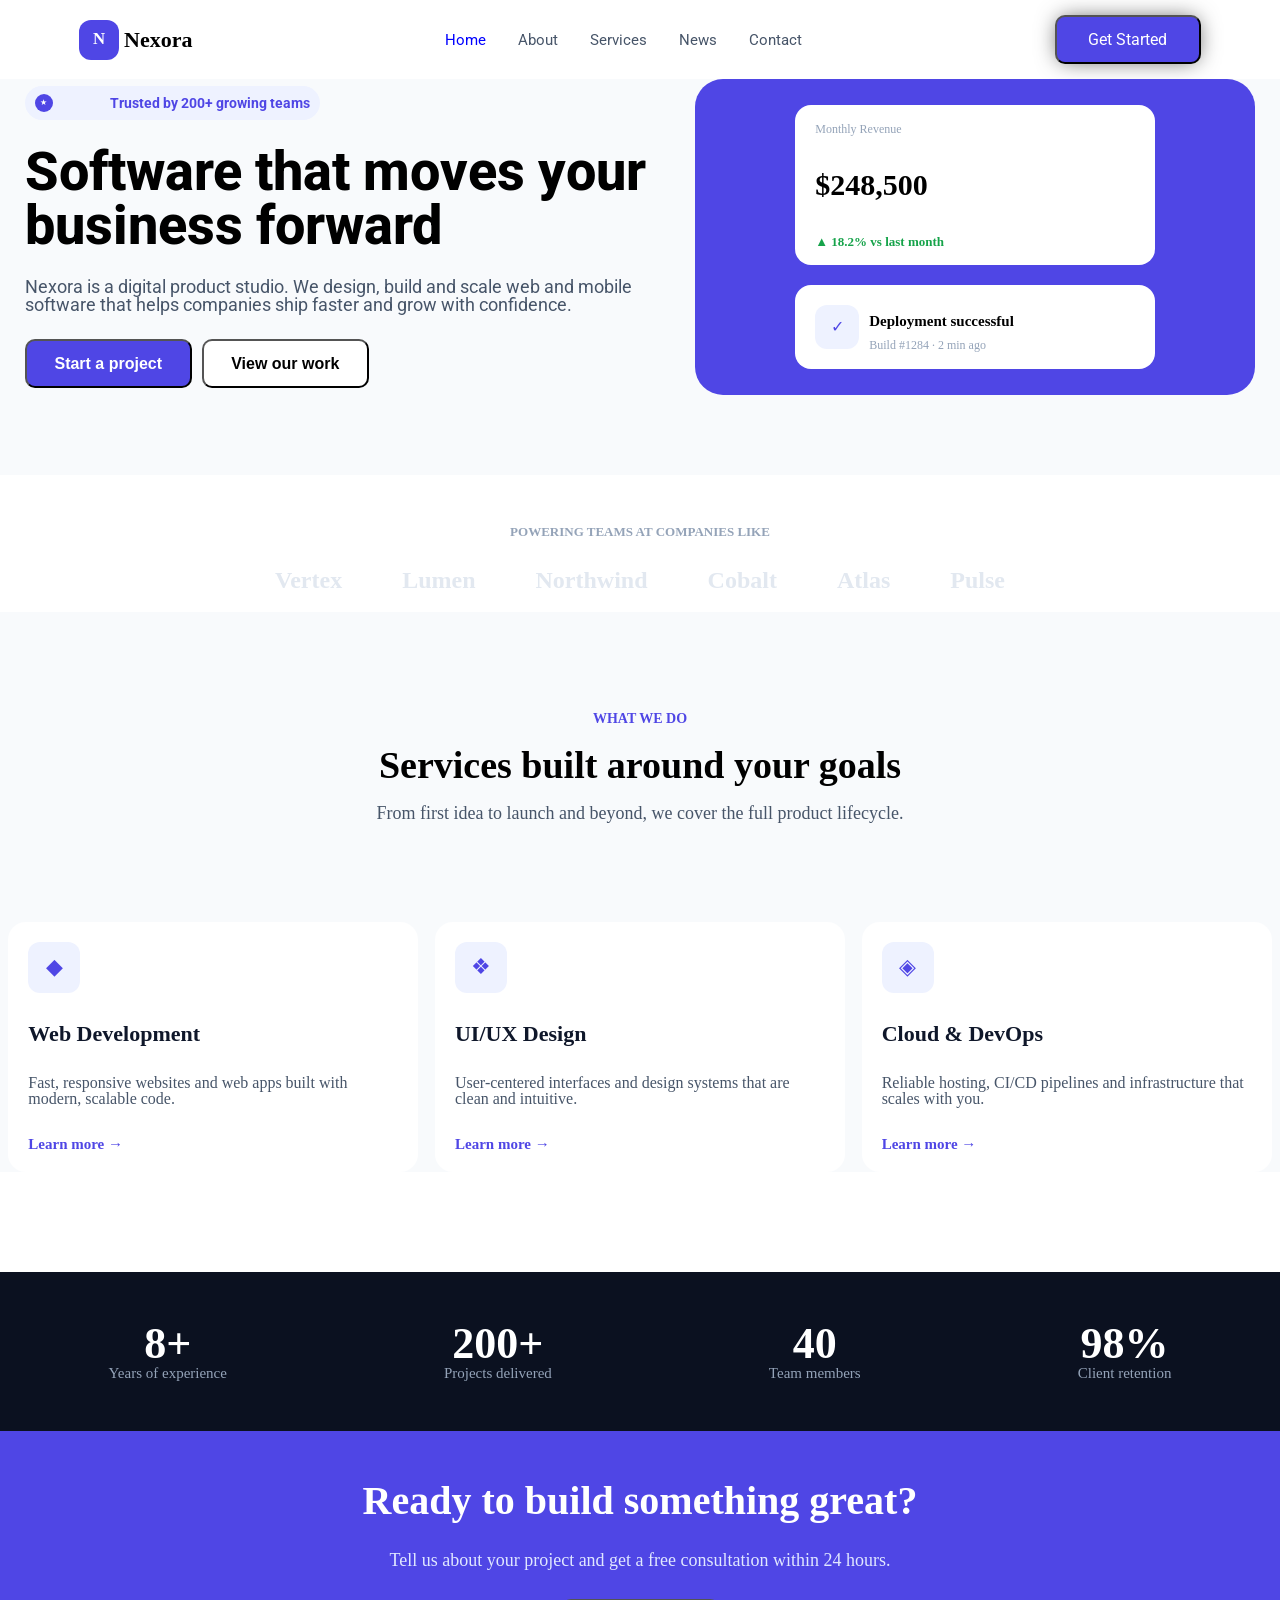
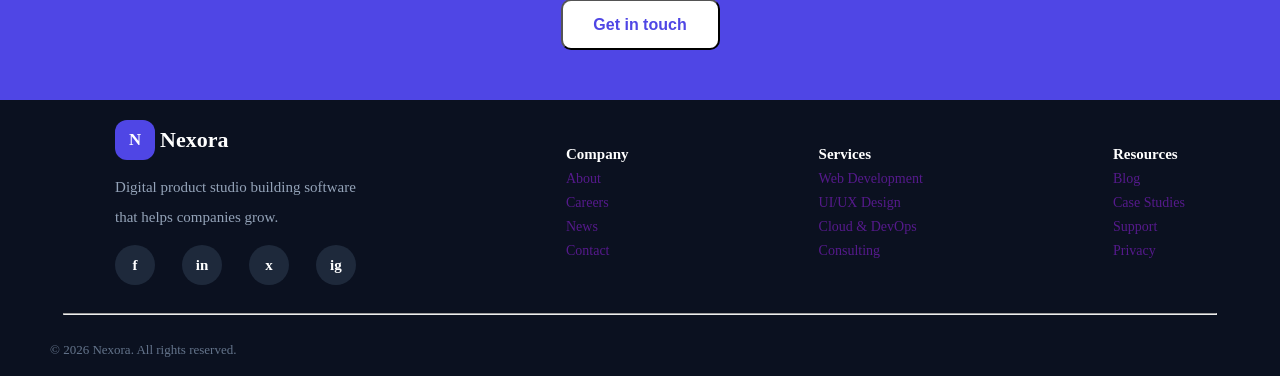
==== commit 6aba4b87: "responsive" ====
--- a/index.html
+++ b/index.html
@@ -8,16 +8,28 @@
 <link rel="preconnect" href="https://fonts.gstatic.com" crossorigin>
 <link href="https://fonts.googleapis.com/css2?family=Inter:ital,opsz,wght@0,14..32,100..900;1,14..32,100..900&family=Roboto:ital,wght@0,100..900;1,100..900&display=swap" rel="stylesheet">
     <link rel="stylesheet" href="css/style.css">
+    <link rel="stylesheet" href="https://cdnjs.cloudflare.com/ajax/libs/font-awesome/6.7.2/css/all.min.css">
 </head>
 <body class="index">
     <header>
+        <details>
+            <summary>menu</summary>
+            <ul>
+               <li><a href="#" style="color: blue ;" >Home</a></li>
+               <li><a href="pages/about.html">About</a></li>
+               <li><a href="pages/services.html">Services</a></li>
+               <li><a href="pages/news.html">News</a></li>
+               <li><a href="pages/contact.html">Contact</a></li>
+            </ul>
+        </details>
+        
         <div class="h_logo">
             <div class="logo">N</div>
             <div class="l_text">Nexora</div>
         </div>
         <nav>
             <ul>
-               <li><a href="#">Home</a></li>
+               <li><a href="#" style="color: blue ;" >Home</a></li>
                <li><a href="pages/about.html">About</a></li>
                <li><a href="pages/services.html">Services</a></li>
                <li><a href="pages/news.html">News</a></li>
--- a/css/style.css
+++ b/css/style.css
@@ -56,7 +56,7 @@
   text-decoration: none;
 }
 
-body.services header div.h_logo div.logo, body.services main section.sec_3 div.cards div.card div.logo, body.services footer section.sec_2 div.footer_1 .f_logo div.logo, body.services footer section.sec_2 div.footer_1 div.icons div.icon, body.about header div.h_logo div.logo, body.about main section.sec_4 div.cards div.card .icons div, body.about footer section.sec_1 div.right div, body.about footer section.sec_2 div.footer_1 .f_logo div.logo, body.about footer section.sec_2 div.footer_1 div.icons div.icon, body.index header div.h_logo div.logo, body.index main section.sec_1 div.left div.small_text div.logo, body.index main section.sec_1 div.right div.bottom div.logo, body.index footer section.sec_3 div.footer_1 .f_logo div.logo, body.index footer section.sec_3 div.footer_1 div.icons div.icon {
+body.contact header div.h_logo div.logo, body.contact main section.sec_2 div.left div.mid div div.icon, body.contact main section.sec_2 div.left div.ft div.icons a, body.contact footer section.sec_1 div.footer_1 .f_logo div.logo, body.contact footer section.sec_1 div.footer_1 div.icons div.icon, body.news header div.h_logo div.logo, body.news main section.sec_2 div.main div.right div.ft div.logo, body.news footer section.sec_2 div.footer_1 .f_logo div.logo, body.news footer section.sec_2 div.footer_1 div.icons div.icon, body.services header div.h_logo div.logo, body.services main section.sec_3 div.cards div.card div.logo, body.services footer section.sec_2 div.footer_1 .f_logo div.logo, body.services footer section.sec_2 div.footer_1 div.icons div.icon, body.about header div.h_logo div.logo, body.about main section.sec_4 div.cards div.card .icons div, body.about footer section.sec_1 div.right div, body.about footer section.sec_2 div.footer_1 .f_logo div.logo, body.about footer section.sec_2 div.footer_1 div.icons div.icon, body.index header div.h_logo div.logo, body.index main section.sec_1 div.left div.small_text div.logo, body.index main section.sec_1 div.right div.bottom div.logo, body.index footer section.sec_3 div.footer_1 .f_logo div.logo, body.index footer section.sec_3 div.footer_1 div.icons div.icon {
   display: flex;
   justify-content: center;
   align-items: center;
@@ -75,12 +75,16 @@
   align-items: center;
   padding: 15px;
 }
+body.index header details {
+  display: none;
+}
 body.index header div.h_logo {
   display: flex;
   align-items: center;
   font-size: 22px;
   font-weight: 800;
   gap: 5px;
+  cursor: pointer;
 }
 body.index header div.h_logo div.logo {
   height: 40px;
@@ -100,6 +104,10 @@
   font-size: 15px;
   color: #475569;
 }
+body.index header nav ul a:hover {
+  color: #4F46E5;
+  font-size: 16px;
+}
 body.index header button {
   width: 146px;
   height: 49px;
@@ -108,6 +116,13 @@
   border-radius: 10px;
   font-family: "Roboto", sans-serif;
   font-size: 16px;
+  cursor: pointer;
+  box-shadow: 0px 0px 22px -4px rgba(0, 0, 0, 0.69);
+  -webkit-box-shadow: 0px 0px 22px -4px rgba(0, 0, 0, 0.69);
+  -moz-box-shadow: 0px 0px 22px -4px rgba(0, 0, 0, 0.69);
+}
+body.index header button:hover {
+  color: rgb(13, 13, 119);
 }
 body.index main {
   background-color: #F8FAFC;
@@ -169,6 +184,11 @@
   font-weight: 600;
   color: white;
   background-color: #4F46E5;
+}
+body.index main section.sec_1 div.left div.btns .start:hover {
+  box-shadow: 0px 0px 22px -4px rgba(0, 0, 0, 0.69);
+  -webkit-box-shadow: 0px 0px 22px -4px rgba(0, 0, 0, 0.69);
+  -moz-box-shadow: 0px 0px 22px -4px rgba(0, 0, 0, 0.69);
 }
 body.index main section.sec_1 div.left div.btns .view {
   height: 49px;
@@ -179,6 +199,11 @@
   background-color: white;
   color: black;
 }
+body.index main section.sec_1 div.left div.btns .view:hover {
+  box-shadow: 0px 0px 22px -4px rgba(0, 0, 0, 0.69);
+  -webkit-box-shadow: 0px 0px 22px -4px rgba(0, 0, 0, 0.69);
+  -moz-box-shadow: 0px 0px 22px -4px rgba(0, 0, 0, 0.69);
+}
 body.index main section.sec_1 div.right {
   height: 316px;
   width: 560px;
@@ -267,6 +292,9 @@
   font-weight: 700;
   color: #E2E8F0;
 }
+body.index main section.sec_2 nav ul a:hover {
+  color: #7a7f8c;
+}
 body.index main section.sec_3 div.text {
   display: flex;
   flex-direction: column;
@@ -304,6 +332,14 @@
   border-radius: 18px;
   padding: 20px;
   gap: 30px;
+  cursor: pointer;
+}
+body.index main section.sec_3 div.cards div.card:hover {
+  height: 211px;
+  width: 371px;
+  box-shadow: 0px 0px 22px -4px rgba(0, 0, 0, 0.69);
+  -webkit-box-shadow: 0px 0px 22px -4px rgba(0, 0, 0, 0.69);
+  -moz-box-shadow: 0px 0px 22px -4px rgba(0, 0, 0, 0.69);
 }
 body.index main section.sec_3 div.cards div.card div.logo {
   background-color: #EEF2FF;
@@ -385,6 +421,12 @@
   color: #4F46E5;
   font-size: 16px;
   font-weight: 700;
+  cursor: pointer;
+}
+body.index footer section.sec_2 button:hover {
+  box-shadow: 0px 0px 22px -4px rgba(0, 0, 0, 0.69);
+  -webkit-box-shadow: 0px 0px 22px -4px rgba(0, 0, 0, 0.69);
+  -moz-box-shadow: 0px 0px 22px -4px rgba(0, 0, 0, 0.69);
 }
 body.index footer section.sec_3 {
   display: flex;
@@ -404,6 +446,7 @@
   font-size: 22px;
   font-weight: 800;
   gap: 5px;
+  cursor: pointer;
 }
 body.index footer section.sec_3 div.footer_1 .f_logo div.logo {
   height: 40px;
@@ -427,6 +470,7 @@
 body.index footer section.sec_3 div.footer_1 div.icons {
   display: flex;
   justify-content: space-between;
+  cursor: pointer;
 }
 body.index footer section.sec_3 div.footer_1 div.icons div.icon {
   height: 40px;
@@ -478,12 +522,16 @@
   align-items: center;
   padding: 15px;
 }
+body.about header details {
+  display: none;
+}
 body.about header div.h_logo {
   display: flex;
   align-items: center;
   font-size: 22px;
   font-weight: 800;
   gap: 5px;
+  cursor: pointer;
 }
 body.about header div.h_logo div.logo {
   height: 40px;
@@ -503,6 +551,10 @@
   font-size: 15px;
   color: #475569;
 }
+body.about header nav ul a:hover {
+  color: #4F46E5;
+  font-size: 16px;
+}
 body.about header button {
   width: 146px;
   height: 49px;
@@ -511,6 +563,13 @@
   border-radius: 10px;
   font-family: "Roboto", sans-serif;
   font-size: 16px;
+  cursor: pointer;
+  box-shadow: 0px 0px 22px -4px rgba(0, 0, 0, 0.69);
+  -webkit-box-shadow: 0px 0px 22px -4px rgba(0, 0, 0, 0.69);
+  -moz-box-shadow: 0px 0px 22px -4px rgba(0, 0, 0, 0.69);
+}
+body.about header button:hover {
+  color: rgb(13, 13, 119);
 }
 body.about main {
   background-color: #F8FAFC;
@@ -573,6 +632,9 @@
   width: 540px;
   border-radius: 24px;
   background-color: #4F46E5;
+  box-shadow: 0px 0px 22px -4px rgba(0, 0, 0, 0.69);
+  -webkit-box-shadow: 0px 0px 22px -4px rgba(0, 0, 0, 0.69);
+  -moz-box-shadow: 0px 0px 22px -4px rgba(0, 0, 0, 0.69);
 }
 body.about main section.sec_3 {
   padding: 50px;
@@ -614,6 +676,14 @@
   border-radius: 18px;
   padding: 20px;
   gap: 30px;
+  cursor: pointer;
+}
+body.about main section.sec_3 div.cards div.card:hover {
+  height: 181px;
+  width: 251px;
+  box-shadow: 0px 0px 22px -4px rgba(0, 0, 0, 0.69);
+  -webkit-box-shadow: 0px 0px 22px -4px rgba(0, 0, 0, 0.69);
+  -moz-box-shadow: 0px 0px 22px -4px rgba(0, 0, 0, 0.69);
 }
 body.about main section.sec_3 div.cards div.card div.logo {
   background-color: #EEF2FF;
@@ -680,6 +750,14 @@
   padding: 20px;
   gap: 20px;
   text-align: center;
+  cursor: pointer;
+}
+body.about main section.sec_4 div.cards div.card:hover {
+  height: 311px;
+  width: 371px;
+  box-shadow: 0px 0px 22px -4px rgba(0, 0, 0, 0.69);
+  -webkit-box-shadow: 0px 0px 22px -4px rgba(0, 0, 0, 0.69);
+  -moz-box-shadow: 0px 0px 22px -4px rgba(0, 0, 0, 0.69);
 }
 body.about main section.sec_4 div.cards div.card div.logo {
   background-color: #4F46E5;
@@ -787,6 +865,7 @@
   font-size: 22px;
   font-weight: 800;
   gap: 5px;
+  cursor: pointer;
 }
 body.about footer section.sec_2 div.footer_1 .f_logo div.logo {
   height: 40px;
@@ -819,6 +898,7 @@
   color: white;
   font-size: 15px;
   font-weight: 700;
+  cursor: pointer;
 }
 body.about footer section.sec_2 div.contact h4 {
   font-size: 15px;
@@ -861,12 +941,16 @@
   align-items: center;
   padding: 15px;
 }
+body.services header details {
+  display: none;
+}
 body.services header div.h_logo {
   display: flex;
   align-items: center;
   font-size: 22px;
   font-weight: 800;
   gap: 5px;
+  cursor: pointer;
 }
 body.services header div.h_logo div.logo {
   height: 40px;
@@ -886,6 +970,10 @@
   font-size: 15px;
   color: #475569;
 }
+body.services header nav ul a:hover {
+  color: #4F46E5;
+  font-size: 16px;
+}
 body.services header button {
   width: 146px;
   height: 49px;
@@ -894,6 +982,13 @@
   border-radius: 10px;
   font-family: "Roboto", sans-serif;
   font-size: 16px;
+  cursor: pointer;
+  box-shadow: 0px 0px 22px -4px rgba(0, 0, 0, 0.69);
+  -webkit-box-shadow: 0px 0px 22px -4px rgba(0, 0, 0, 0.69);
+  -moz-box-shadow: 0px 0px 22px -4px rgba(0, 0, 0, 0.69);
+}
+body.services header button:hover {
+  color: rgb(13, 13, 119);
 }
 body.services main {
   background-color: #F8FAFC;
@@ -941,6 +1036,14 @@
   border-radius: 18px;
   padding: 20px;
   gap: 30px;
+  cursor: pointer;
+}
+body.services main section.sec_2 div.cards div.card:hover {
+  height: 211px;
+  width: 351px;
+  box-shadow: 0px 0px 22px -4px rgba(0, 0, 0, 0.69);
+  -webkit-box-shadow: 0px 0px 22px -4px rgba(0, 0, 0, 0.69);
+  -moz-box-shadow: 0px 0px 22px -4px rgba(0, 0, 0, 0.69);
 }
 body.services main section.sec_2 div.cards div.card div.logo {
   background-color: #EEF2FF;
@@ -1008,6 +1111,14 @@
   border-radius: 18px;
   padding: 20px;
   gap: 30px;
+  cursor: pointer;
+}
+body.services main section.sec_3 div.cards div.card:hover {
+  height: 181px;
+  width: 251px;
+  box-shadow: 0px 0px 22px -4px rgba(0, 0, 0, 0.69);
+  -webkit-box-shadow: 0px 0px 22px -4px rgba(0, 0, 0, 0.69);
+  -moz-box-shadow: 0px 0px 22px -4px rgba(0, 0, 0, 0.69);
 }
 body.services main section.sec_3 div.cards div.card div.logo {
   background-color: #4F46E5;
@@ -1063,6 +1174,14 @@
   color: #4F46E5;
   font-size: 16px;
   font-weight: 700;
+  cursor: pointer;
+}
+body.services footer section.sec_1 button:hover {
+  height: 52px;
+  width: 160px;
+  box-shadow: 0px 0px 22px -4px rgba(0, 0, 0, 0.69);
+  -webkit-box-shadow: 0px 0px 22px -4px rgba(0, 0, 0, 0.69);
+  -moz-box-shadow: 0px 0px 22px -4px rgba(0, 0, 0, 0.69);
 }
 body.services footer section.sec_2 {
   display: flex;
@@ -1082,6 +1201,7 @@
   font-size: 22px;
   font-weight: 800;
   gap: 5px;
+  cursor: pointer;
 }
 body.services footer section.sec_2 div.footer_1 .f_logo div.logo {
   height: 40px;
@@ -1114,6 +1234,7 @@
   color: white;
   font-size: 15px;
   font-weight: 700;
+  cursor: pointer;
 }
 body.services footer section.sec_2 div.contact h4 {
   font-size: 15px;
@@ -1141,4 +1262,1072 @@
   font-weight: 400;
   color: #64748B;
   padding: 30px 80px;
+}
+
+body.news {
+  margin: 0 auto;
+}
+body.news header {
+  margin: 0 auto;
+  box-sizing: border-box;
+  max-width: 1400px;
+  width: 90%;
+  display: flex;
+  justify-content: space-between;
+  align-items: center;
+  padding: 15px;
+}
+body.news header details {
+  display: none;
+}
+body.news header div.h_logo {
+  display: flex;
+  align-items: center;
+  font-size: 22px;
+  font-weight: 800;
+  gap: 5px;
+  cursor: pointer;
+}
+body.news header div.h_logo div.logo {
+  height: 40px;
+  width: 40px;
+  background-color: #4F46E5;
+  border-radius: 12px;
+  color: white;
+  font-size: 16.8px;
+  font-weight: 700;
+}
+body.news header nav ul {
+  display: flex;
+  gap: 32px;
+}
+body.news header nav ul a {
+  font-family: "Roboto", sans-serif;
+  font-size: 15px;
+  color: #475569;
+}
+body.news header nav ul a:hover {
+  color: #4F46E5;
+  font-size: 16px;
+}
+body.news header button {
+  width: 146px;
+  height: 49px;
+  background-color: #4F46E5;
+  color: white;
+  border-radius: 10px;
+  font-family: "Roboto", sans-serif;
+  font-size: 16px;
+  cursor: pointer;
+  box-shadow: 0px 0px 22px -4px rgba(0, 0, 0, 0.69);
+  -webkit-box-shadow: 0px 0px 22px -4px rgba(0, 0, 0, 0.69);
+  -moz-box-shadow: 0px 0px 22px -4px rgba(0, 0, 0, 0.69);
+}
+body.news header button:hover {
+  color: rgb(13, 13, 119);
+}
+body.news main {
+  background-color: #F8FAFC;
+}
+body.news main section.sec_1 div.text {
+  display: flex;
+  flex-direction: column;
+  justify-content: center;
+  align-items: center;
+  gap: 20px;
+  padding: 100px;
+}
+body.news main section.sec_1 div.text h5 {
+  font-size: 15px;
+  font-weight: 700;
+  color: #4F46E5;
+}
+body.news main section.sec_1 div.text h1 {
+  font-size: 38px;
+  font-weight: 800;
+  color: black;
+}
+body.news main section.sec_1 div.text p {
+  font-size: 18px;
+  font-weight: 400;
+  color: #475569;
+}
+body.news main section.sec_1 div.text div.btns {
+  display: flex;
+  gap: 30px;
+}
+body.news main section.sec_1 div.text div.btns div {
+  background-color: white;
+  border-radius: 100px;
+  border: solid 1px #E2E8F0;
+  padding: 10px 20px;
+  cursor: pointer;
+}
+body.news main section.sec_1 div.text div.btns div:hover {
+  box-shadow: 0px 0px 22px -4px rgba(0, 0, 0, 0.69);
+  -webkit-box-shadow: 0px 0px 22px -4px rgba(0, 0, 0, 0.69);
+  -moz-box-shadow: 0px 0px 22px -4px rgba(0, 0, 0, 0.69);
+}
+body.news main section.sec_1 div.text div.btns div a {
+  color: #475569;
+}
+body.news main section.sec_2 {
+  margin: 0 auto;
+  background-color: white;
+}
+body.news main section.sec_2 div.main {
+  display: flex;
+  padding: 50px;
+  margin: 0 auto;
+  max-width: 1200px;
+  width: 90%;
+}
+body.news main section.sec_2 div.main div.left {
+  padding: 170px 270px;
+  background-color: #4F46E5;
+  border-radius: 20px 0 0 20px;
+}
+body.news main section.sec_2 div.main div.right {
+  background-color: #F8FAFC;
+  border-radius: 0 20px 20px 0;
+  padding: 50px;
+}
+body.news main section.sec_2 div.main div.right div.hd {
+  display: flex;
+  align-items: center;
+  gap: 20px;
+  padding: 10px;
+}
+body.news main section.sec_2 div.main div.right div.hd div.product {
+  background-color: #EEF2FF;
+  border-radius: 100px;
+  padding: 6px 12px;
+}
+body.news main section.sec_2 div.main div.right div.hd div.product p {
+  font-size: 12px;
+  font-weight: 700;
+  color: #4F46E5;
+}
+body.news main section.sec_2 div.main div.right div.hd div.text {
+  font-size: 13px;
+  font-weight: 400;
+  color: #94A3B8;
+}
+body.news main section.sec_2 div.main div.right div.main_text h2 {
+  font-size: 34px;
+  font-weight: 800;
+  color: #0F172A;
+  padding: 20px 0px;
+}
+body.news main section.sec_2 div.main div.right div.main_text p {
+  font-size: 17px;
+  font-weight: 400;
+  color: #475569;
+  line-height: 20px;
+}
+body.news main section.sec_2 div.main div.right div.ft {
+  display: flex;
+  align-items: center;
+  gap: 20px;
+  padding: 20px 0px;
+}
+body.news main section.sec_2 div.main div.right div.ft div.logo {
+  height: 44px;
+  width: 44px;
+  border-radius: 50%;
+  background-color: #4F46E5;
+  color: white;
+  font-size: 14px;
+  font-weight: 700;
+}
+body.news main section.sec_2 div.main div.right div.ft div.text h5 {
+  font-size: 14px;
+  font-weight: 600;
+  color: #0F172A;
+}
+body.news main section.sec_2 div.main div.right div.ft div.text p {
+  font-size: 13px;
+  font-weight: 400;
+  color: #94A3B8;
+}
+body.news main section.sec_3 {
+  padding: 0px 0px 80px 0px;
+  background-color: white;
+  display: flex;
+  flex-direction: column;
+}
+body.news main section.sec_3 div.cards {
+  max-width: 1200px;
+  width: 90%;
+  margin: 0 auto;
+  display: flex;
+  flex-wrap: wrap;
+  gap: 70px;
+  padding: 50px;
+  align-items: center;
+  justify-content: center;
+}
+body.news main section.sec_3 div.cards div.card {
+  border-radius: 20px;
+  height: 330px;
+  width: 350px;
+  cursor: pointer;
+  box-shadow: 0px 0px 30px -10px rgba(0, 0, 0, 0.75);
+  -webkit-box-shadow: 0px 0px 30px -10px rgba(0, 0, 0, 0.75);
+  -moz-box-shadow: 0px 0px 30px -10px rgba(0, 0, 0, 0.75);
+}
+body.news main section.sec_3 div.cards div.card:hover {
+  height: 331px;
+  width: 351px;
+  box-shadow: 0px 0px 57px -18px rgba(180, 180, 180, 0.75);
+  -webkit-box-shadow: 0px 0px 57px -18px rgba(180, 180, 180, 0.75);
+  -moz-box-shadow: 0px 0px 57px -18px rgba(180, 180, 180, 0.75);
+}
+body.news main section.sec_3 div.cards div.card div.img {
+  background-color: #4F46E5;
+  padding: 80px 0px;
+  border-radius: 20px 20px 0px 0px;
+}
+body.news main section.sec_3 div.cards div.card div.hd {
+  display: flex;
+  align-items: center;
+  gap: 20px;
+  padding: 10px;
+}
+body.news main section.sec_3 div.cards div.card div.hd h5 {
+  background-color: #EEF2FF;
+  border-radius: 100px;
+  padding: 6px 12px;
+  font-size: 12px;
+  font-weight: 700;
+  color: #4F46E5;
+}
+body.news main section.sec_3 div.cards div.card div.text {
+  padding: 10px;
+}
+body.news main section.sec_3 div.cards div.card div.text h4 {
+  font-size: 20px;
+  font-weight: 700;
+  color: #0F172A;
+}
+body.news main section.sec_3 div.cards div.card div.text p {
+  padding: 10px 0px;
+  font-size: 15px;
+  font-weight: 400;
+  color: #475569;
+}
+body.news main section.sec_3 div.cards div.card a {
+  padding: 10px;
+  font-size: 14px;
+  font-weight: 600;
+  color: #4F46E5;
+}
+body.news main section.sec_3 button {
+  margin: auto;
+  padding: 10px;
+  background-color: white;
+  border-radius: 10px;
+  border-color: #eaebed;
+  font-size: 16px;
+  font-weight: 600;
+  cursor: pointer;
+}
+body.news main section.sec_3 button:hover {
+  box-shadow: 0px 0px 30px -10px rgba(0, 0, 0, 0.75);
+  -webkit-box-shadow: 0px 0px 30px -10px rgba(0, 0, 0, 0.75);
+  -moz-box-shadow: 0px 0px 30px -10px rgba(0, 0, 0, 0.75);
+}
+body.news footer {
+  background-color: #0B1120;
+}
+body.news footer section.sec_1 {
+  padding: 50px;
+  display: flex;
+  flex-direction: column;
+  align-items: center;
+  justify-content: center;
+  gap: 30px;
+}
+body.news footer section.sec_1 h2 {
+  font-size: 34px;
+  font-weight: 800;
+  color: white;
+}
+body.news footer section.sec_1 p {
+  font-size: 17px;
+  font-weight: 400;
+  color: #94A3B8;
+}
+body.news footer section.sec_1 form {
+  display: flex;
+  gap: 20px;
+}
+body.news footer section.sec_1 form input {
+  padding: 10px 30px;
+  background-color: #1E293B;
+  border-radius: 10px;
+}
+body.news footer section.sec_1 form button {
+  background-color: #4F46E5;
+  border-radius: 10px;
+  padding: 10px 20px;
+  color: white;
+}
+body.news footer section.sec_2 {
+  display: flex;
+  justify-content: space-around;
+  align-items: center;
+  background-color: #0B1120;
+}
+body.news footer section.sec_2 div.footer_1 {
+  display: flex;
+  flex-direction: column;
+  padding: 20px;
+  gap: 20px;
+}
+body.news footer section.sec_2 div.footer_1 .f_logo {
+  display: flex;
+  align-items: center;
+  font-size: 22px;
+  font-weight: 800;
+  gap: 5px;
+}
+body.news footer section.sec_2 div.footer_1 .f_logo div.logo {
+  height: 40px;
+  width: 40px;
+  background-color: #4F46E5;
+  border-radius: 12px;
+  color: white;
+  font-size: 16.8px;
+  font-weight: 700;
+}
+body.news footer section.sec_2 div.footer_1 .f_logo .text {
+  font-size: 22px;
+  font-weight: 800;
+  color: white;
+}
+body.news footer section.sec_2 div.footer_1 p {
+  font-size: 15px;
+  font-weight: 400;
+  color: #94A3B8;
+}
+body.news footer section.sec_2 div.footer_1 div.icons {
+  display: flex;
+  justify-content: space-between;
+}
+body.news footer section.sec_2 div.footer_1 div.icons div.icon {
+  height: 40px;
+  width: 40px;
+  border-radius: 50%;
+  background-color: #1E293B;
+  color: white;
+  font-size: 15px;
+  font-weight: 700;
+}
+body.news footer section.sec_2 div.contact h4 {
+  font-size: 15px;
+  font-weight: 700;
+  color: white;
+  margin-bottom: 10px;
+}
+body.news footer section.sec_2 div.contact ul {
+  display: flex;
+  flex-direction: column;
+  justify-content: center;
+  gap: 10px;
+}
+body.news footer section.sec_2 div.contact ul li {
+  font-size: 14px;
+  font-weight: 400;
+  color: #94A3B8;
+}
+body.news footer div hr {
+  width: 90%;
+  background-color: #1E293B;
+}
+body.news footer div p.footer_p {
+  font-size: 13px;
+  font-weight: 400;
+  color: #64748B;
+  padding: 30px 80px;
+}
+
+body.contact {
+  margin: 0 auto;
+}
+body.contact header {
+  margin: 0 auto;
+  box-sizing: border-box;
+  max-width: 1400px;
+  width: 90%;
+  display: flex;
+  justify-content: space-between;
+  align-items: center;
+  padding: 15px;
+}
+body.contact header details {
+  display: none;
+}
+body.contact header div.h_logo {
+  display: flex;
+  align-items: center;
+  font-size: 22px;
+  font-weight: 800;
+  gap: 5px;
+  cursor: pointer;
+}
+body.contact header div.h_logo div.logo {
+  height: 40px;
+  width: 40px;
+  background-color: #4F46E5;
+  border-radius: 12px;
+  color: white;
+  font-size: 16.8px;
+  font-weight: 700;
+}
+body.contact header nav ul {
+  display: flex;
+  gap: 32px;
+}
+body.contact header nav ul a {
+  font-family: "Roboto", sans-serif;
+  font-size: 15px;
+  color: #475569;
+}
+body.contact header nav ul a:hover {
+  color: #4F46E5;
+  font-size: 16px;
+}
+body.contact header button {
+  width: 146px;
+  height: 49px;
+  background-color: #4F46E5;
+  color: white;
+  border-radius: 10px;
+  font-family: "Roboto", sans-serif;
+  font-size: 16px;
+  cursor: pointer;
+  box-shadow: 0px 0px 22px -4px rgba(0, 0, 0, 0.69);
+  -webkit-box-shadow: 0px 0px 22px -4px rgba(0, 0, 0, 0.69);
+  -moz-box-shadow: 0px 0px 22px -4px rgba(0, 0, 0, 0.69);
+}
+body.contact header button:hover {
+  color: rgb(13, 13, 119);
+}
+body.contact main section.sec_1 {
+  background-color: #F8FAFC;
+}
+body.contact main section.sec_1 div.text {
+  display: flex;
+  flex-direction: column;
+  justify-content: center;
+  align-items: center;
+  gap: 20px;
+  padding: 100px;
+}
+body.contact main section.sec_1 div.text h5 {
+  font-size: 15px;
+  font-weight: 700;
+  color: #4F46E5;
+}
+body.contact main section.sec_1 div.text h1 {
+  font-size: 38px;
+  font-weight: 800;
+  color: black;
+}
+body.contact main section.sec_1 div.text p {
+  font-size: 18px;
+  font-weight: 400;
+  color: #475569;
+}
+body.contact main section.sec_2 {
+  padding: 50px;
+  display: flex;
+  justify-content: space-between;
+}
+body.contact main section.sec_2 div.left {
+  display: flex;
+  flex-direction: column;
+  gap: 30px;
+}
+body.contact main section.sec_2 div.left div.hd {
+  box-shadow: 0px 0px 54px -24px rgba(0, 0, 0, 0.86);
+  -webkit-box-shadow: 0px 0px 54px -24px rgba(0, 0, 0, 0.86);
+  -moz-box-shadow: 0px 0px 54px -24px rgba(0, 0, 0, 0.86);
+  border-radius: 10px;
+  background-color: #EEF2FF;
+  width: 400px;
+  display: flex;
+  flex-direction: column;
+  gap: 5px;
+  padding: 10px;
+}
+body.contact main section.sec_2 div.left div.hd h3 {
+  padding: 10px;
+  font-size: 18px;
+  font-weight: 700;
+  color: #0F172A;
+}
+body.contact main section.sec_2 div.left div.hd div.text div {
+  display: flex;
+  gap: 50px;
+  padding: 10px;
+}
+body.contact main section.sec_2 div.left div.hd div.text div p {
+  font-size: 15px;
+  font-weight: 400;
+  color: #475569;
+}
+body.contact main section.sec_2 div.left div.hd div.text div p.icon {
+  padding-left: 10px;
+  color: green;
+}
+body.contact main section.sec_2 div.left div.hd hr {
+  color: #0F172A;
+  opacity: 30%;
+  width: 95%;
+}
+body.contact main section.sec_2 div.left div.hd h4 {
+  padding: 10px;
+  font-size: 14px;
+  font-weight: 600;
+  color: #0F172A;
+}
+body.contact main section.sec_2 div.left div.hd div.ft_text {
+  padding: 10px;
+  display: flex;
+  justify-content: space-between;
+}
+body.contact main section.sec_2 div.left div.hd div.ft_text div.days {
+  display: flex;
+  flex-direction: column;
+  gap: 10px;
+  color: #475569;
+  font-size: 15px;
+  font-weight: 400;
+}
+body.contact main section.sec_2 div.left div.hd div.ft_text div.clocks {
+  display: flex;
+  flex-direction: column;
+  gap: 10px;
+  color: #000000;
+  font-size: 15px;
+  font-weight: 400;
+}
+body.contact main section.sec_2 div.left div.mid {
+  box-shadow: 0px 0px 54px -24px rgba(0, 0, 0, 0.86);
+  -webkit-box-shadow: 0px 0px 54px -24px rgba(0, 0, 0, 0.86);
+  -moz-box-shadow: 0px 0px 54px -24px rgba(0, 0, 0, 0.86);
+  border-radius: 10px;
+  background-color: #f5f7fb;
+  width: 400px;
+  display: flex;
+  flex-direction: column;
+  gap: 10px;
+  padding: 10px;
+}
+body.contact main section.sec_2 div.left div.mid h4 {
+  padding: 10px;
+  font-size: 18px;
+  font-weight: 700;
+  color: #0F172A;
+}
+body.contact main section.sec_2 div.left div.mid div {
+  display: flex;
+  gap: 20px;
+  align-items: center;
+}
+body.contact main section.sec_2 div.left div.mid div div.icon {
+  height: 34px;
+  width: 34px;
+  border-radius: 50%;
+  background-color: #EEF2FF;
+  color: #4F46E5;
+}
+body.contact main section.sec_2 div.left div.ft {
+  padding: 10px;
+  display: flex;
+  flex-direction: column;
+  gap: 20px;
+}
+body.contact main section.sec_2 div.left div.ft p {
+  font-size: 14px;
+  font-weight: 600;
+  color: #0F172A;
+}
+body.contact main section.sec_2 div.left div.ft div.icons {
+  display: flex;
+  gap: 10px;
+}
+body.contact main section.sec_2 div.left div.ft div.icons a {
+  height: 40px;
+  width: 40px;
+  border-radius: 50%;
+  background-color: #EEF2FF;
+  color: #4F46E5;
+}
+body.contact main section.sec_2 form {
+  border-radius: 20px;
+  width: 60%;
+  display: flex;
+  flex-direction: column;
+  gap: 10px;
+  box-shadow: 0px 0px 40px -9px rgba(0, 0, 0, 0.75);
+  -webkit-box-shadow: 0px 0px 40px -9px rgba(0, 0, 0, 0.75);
+  -moz-box-shadow: 0px 0px 40px -9px rgba(0, 0, 0, 0.75);
+}
+body.contact main section.sec_2 form h2 {
+  font-size: 26px;
+  font-weight: 800;
+  color: #0F172A;
+  padding: 30px 0px 0px 20px;
+}
+body.contact main section.sec_2 form div.inputs {
+  margin: 0 auto;
+  padding: 20px;
+  gap: 30px;
+  display: flex;
+  flex-wrap: wrap;
+}
+body.contact main section.sec_2 form div.inputs div {
+  flex: 1 1 300px;
+  min-width: 0;
+  display: flex;
+  flex-direction: column;
+  gap: 10px;
+}
+body.contact main section.sec_2 form div.inputs div label {
+  font-size: 14px;
+  font-weight: 600;
+  color: #0F172A;
+}
+body.contact main section.sec_2 form div.inputs div input {
+  width: 100%;
+  padding: 12px;
+  border: 1px solid #dfe6ef;
+  border-radius: 10px;
+  box-sizing: border-box;
+}
+body.contact main section.sec_2 form div.full_width {
+  margin: 0 auto;
+  padding: 20px;
+  gap: 30px;
+  display: flex;
+  flex-direction: column;
+  width: 100%;
+  box-sizing: border-box;
+}
+body.contact main section.sec_2 form div.full_width div {
+  min-width: 0;
+  display: flex;
+  flex-direction: column;
+  gap: 10px;
+}
+body.contact main section.sec_2 form div.full_width div label {
+  font-size: 14px;
+  font-weight: 600;
+  color: #0F172A;
+}
+body.contact main section.sec_2 form div.full_width div input {
+  width: 100%;
+  padding: 12px;
+  border: 1px solid #dfe6ef;
+  border-radius: 10px;
+  box-sizing: border-box;
+}
+body.contact main section.sec_2 form div.full_width div #message {
+  height: 100px;
+}
+body.contact main section.sec_2 div.form_footer {
+  padding: 20px;
+  display: flex;
+  flex-direction: column;
+  gap: 20px;
+}
+body.contact main section.sec_2 div.form_footer div {
+  display: flex;
+  gap: 20px;
+}
+body.contact main section.sec_2 div.form_footer div label {
+  display: flex;
+}
+body.contact main section.sec_2 div.form_footer button {
+  background-color: #4F46E5;
+  height: 50px;
+  width: 200px;
+  border-radius: 10px;
+  font-size: 16px;
+  font-weight: 700;
+  color: white;
+  cursor: pointer;
+}
+body.contact main section.sec_2 div.form_footer button:hover {
+  box-shadow: 0px 0px 22px -4px rgba(0, 0, 0, 0.69);
+  -webkit-box-shadow: 0px 0px 22px -4px rgba(0, 0, 0, 0.69);
+  -moz-box-shadow: 0px 0px 22px -4px rgba(0, 0, 0, 0.69);
+}
+body.contact footer {
+  background-color: #0B1120;
+}
+body.contact footer section.sec_1 {
+  display: flex;
+  justify-content: space-around;
+  align-items: center;
+  background-color: #0B1120;
+}
+body.contact footer section.sec_1 div.footer_1 {
+  display: flex;
+  flex-direction: column;
+  padding: 20px;
+  gap: 20px;
+}
+body.contact footer section.sec_1 div.footer_1 .f_logo {
+  display: flex;
+  align-items: center;
+  font-size: 22px;
+  font-weight: 800;
+  gap: 5px;
+}
+body.contact footer section.sec_1 div.footer_1 .f_logo div.logo {
+  height: 40px;
+  width: 40px;
+  background-color: #4F46E5;
+  border-radius: 12px;
+  color: white;
+  font-size: 16.8px;
+  font-weight: 700;
+}
+body.contact footer section.sec_1 div.footer_1 .f_logo .text {
+  font-size: 22px;
+  font-weight: 800;
+  color: white;
+}
+body.contact footer section.sec_1 div.footer_1 p {
+  font-size: 15px;
+  font-weight: 400;
+  color: #94A3B8;
+}
+body.contact footer section.sec_1 div.footer_1 div.icons {
+  display: flex;
+  justify-content: space-between;
+}
+body.contact footer section.sec_1 div.footer_1 div.icons div.icon {
+  height: 40px;
+  width: 40px;
+  border-radius: 50%;
+  background-color: #1E293B;
+  color: white;
+  font-size: 15px;
+  font-weight: 700;
+}
+body.contact footer section.sec_1 div.contact h4 {
+  font-size: 15px;
+  font-weight: 700;
+  color: white;
+  margin-bottom: 10px;
+}
+body.contact footer section.sec_1 div.contact ul {
+  display: flex;
+  flex-direction: column;
+  justify-content: center;
+  gap: 10px;
+}
+body.contact footer section.sec_1 div.contact ul li {
+  font-size: 14px;
+  font-weight: 400;
+  color: #94A3B8;
+}
+body.contact footer div hr {
+  width: 90%;
+  background-color: #1E293B;
+}
+body.contact footer div p.footer_p {
+  font-size: 13px;
+  font-weight: 400;
+  color: #64748B;
+  padding: 30px 80px;
+}
+
+@media (max-width: 768px) {
+  body.index {
+    display: flex;
+    flex-direction: column;
+  }
+  body.index header {
+    display: flex;
+    justify-content: space-between;
+  }
+  body.index header details {
+    display: flex;
+    height: 50px;
+    width: 50px;
+    z-index: 1;
+  }
+  body.index header details ul {
+    display: flex;
+    flex-direction: column;
+    gap: 32px;
+    background-color: #080512;
+    border-radius: 30px;
+    padding: 20px;
+  }
+  body.index header details ul a {
+    font-family: "Roboto", sans-serif;
+    font-size: 30px;
+    color: #6641fc;
+    z-index: 1;
+  }
+  body.index header details ul a:hover {
+    color: white;
+  }
+  body.index header nav {
+    display: none;
+  }
+  body.index header button {
+    display: none;
+  }
+  body.index main section.sec_1 {
+    display: flex;
+    flex-direction: column;
+  }
+  body.index main section.sec_1 div.left {
+    display: flex;
+    justify-content: center;
+    align-items: center;
+  }
+  body.index main section.sec_1 div.right {
+    height: 240px;
+    width: 400px;
+  }
+  body.index main section.sec_1 div.right div.top {
+    height: 100px;
+    width: 300px;
+  }
+  body.index main section.sec_1 div.right div.bottom {
+    height: 70px;
+    width: 300px;
+  }
+  body.index main section.sec_2 nav ul {
+    flex-wrap: wrap;
+  }
+  body.index main section.sec_3 div.cards {
+    flex-wrap: wrap;
+  }
+  body.index footer section.sec_1 {
+    display: none;
+  }
+  body.index footer section.sec_3 {
+    display: flex;
+    flex-wrap: wrap;
+  }
+  body.about header {
+    display: flex;
+    justify-content: space-between;
+  }
+  body.about header details {
+    display: flex;
+    height: 50px;
+    width: 50px;
+    z-index: 1;
+  }
+  body.about header details ul {
+    display: flex;
+    flex-direction: column;
+    gap: 32px;
+    background-color: #080512;
+    border-radius: 30px;
+    padding: 20px;
+  }
+  body.about header details ul a {
+    font-family: "Roboto", sans-serif;
+    font-size: 30px;
+    color: #6641fc;
+    z-index: 1;
+  }
+  body.about header details ul a:hover {
+    color: white;
+  }
+  body.about header nav {
+    display: none;
+  }
+  body.about header button {
+    display: none;
+  }
+  body.about main section.sec_2 {
+    display: flex;
+    flex-direction: column;
+  }
+  body.about main section.sec_2 div.left {
+    width: 100%;
+  }
+  body.about main section.sec_2 div.right {
+    height: 300px;
+    width: 400px;
+  }
+  body.about main section.sec_3 div.cards {
+    flex-wrap: wrap;
+  }
+  body.about main section.sec_4 div.cards {
+    flex-wrap: wrap;
+  }
+  body.about footer section.sec_1 {
+    display: none;
+  }
+  body.about footer section.sec_2 {
+    flex-wrap: wrap;
+  }
+  body.services header {
+    display: flex;
+    justify-content: space-between;
+  }
+  body.services header details {
+    display: flex;
+    height: 50px;
+    width: 50px;
+    z-index: 1;
+  }
+  body.services header details ul {
+    display: flex;
+    flex-direction: column;
+    gap: 32px;
+    background-color: #080512;
+    border-radius: 30px;
+    padding: 20px;
+  }
+  body.services header details ul a {
+    font-family: "Roboto", sans-serif;
+    font-size: 30px;
+    color: #6641fc;
+    z-index: 1;
+  }
+  body.services header details ul a:hover {
+    color: white;
+  }
+  body.services header nav {
+    display: none;
+  }
+  body.services header button {
+    display: none;
+  }
+  body.services main section.sec_3 div.cards {
+    flex-wrap: wrap;
+  }
+  body.services footer section.sec_2 {
+    flex-wrap: wrap;
+  }
+  body.news header {
+    display: flex;
+    justify-content: space-between;
+  }
+  body.news header details {
+    display: flex;
+    height: 50px;
+    width: 50px;
+    z-index: 1;
+  }
+  body.news header details ul {
+    display: flex;
+    flex-direction: column;
+    gap: 32px;
+    background-color: #080512;
+    border-radius: 30px;
+    padding: 20px;
+  }
+  body.news header details ul a {
+    font-family: "Roboto", sans-serif;
+    font-size: 30px;
+    color: #6641fc;
+    z-index: 1;
+  }
+  body.news header details ul a:hover {
+    color: white;
+  }
+  body.news header nav {
+    display: none;
+  }
+  body.news header button {
+    display: none;
+  }
+  body.news main section.sec_1 div.btns {
+    flex-wrap: wrap;
+  }
+  body.news main section.sec_2 div.main {
+    flex-direction: column;
+    max-width: 1200px;
+    width: 70%;
+  }
+  body.news main section.sec_2 div.main div.left {
+    border-radius: 20px;
+    padding: 170px 70px;
+  }
+  body.news main section.sec_2 div.main div.right {
+    border-radius: 20px;
+  }
+  body.news footer {
+    width: 100%;
+  }
+  body.news footer section.sec_2 {
+    flex-wrap: wrap;
+  }
+  body.contact header {
+    display: flex;
+    justify-content: space-between;
+  }
+  body.contact header details {
+    display: flex;
+    height: 50px;
+    width: 50px;
+    z-index: 1;
+  }
+  body.contact header details ul {
+    display: flex;
+    flex-direction: column;
+    gap: 32px;
+    background-color: #080512;
+    border-radius: 30px;
+    padding: 20px;
+  }
+  body.contact header details ul a {
+    font-family: "Roboto", sans-serif;
+    font-size: 30px;
+    color: #6641fc;
+    z-index: 1;
+  }
+  body.contact header details ul a:hover {
+    color: white;
+  }
+  body.contact header nav {
+    display: none;
+  }
+  body.contact header button {
+    display: none;
+  }
+  body.contact main section.sec_2 {
+    flex-direction: column;
+    justify-content: center;
+    align-items: center;
+  }
+  body.contact main section.sec_2 form {
+    width: 100%;
+  }
+  body.contact footer section.sec_1 {
+    flex-wrap: wrap;
+  }
+}
+@media (max-width: 480px) {
+  body.index main section.sec_1 div.left {
+    display: flex;
+    justify-content: center;
+    align-items: center;
+  }
+  body.index main section.sec_1 div.left h1 {
+    font-size: 35px;
+  }
+  body.index main section.sec_1 div.left p {
+    font-size: 15px;
+  }
+  body.news main section.sec_3 div.cards div.card {
+    height: 370px;
+    width: 250px;
+  }
 }/*# sourceMappingURL=style.css.map */
